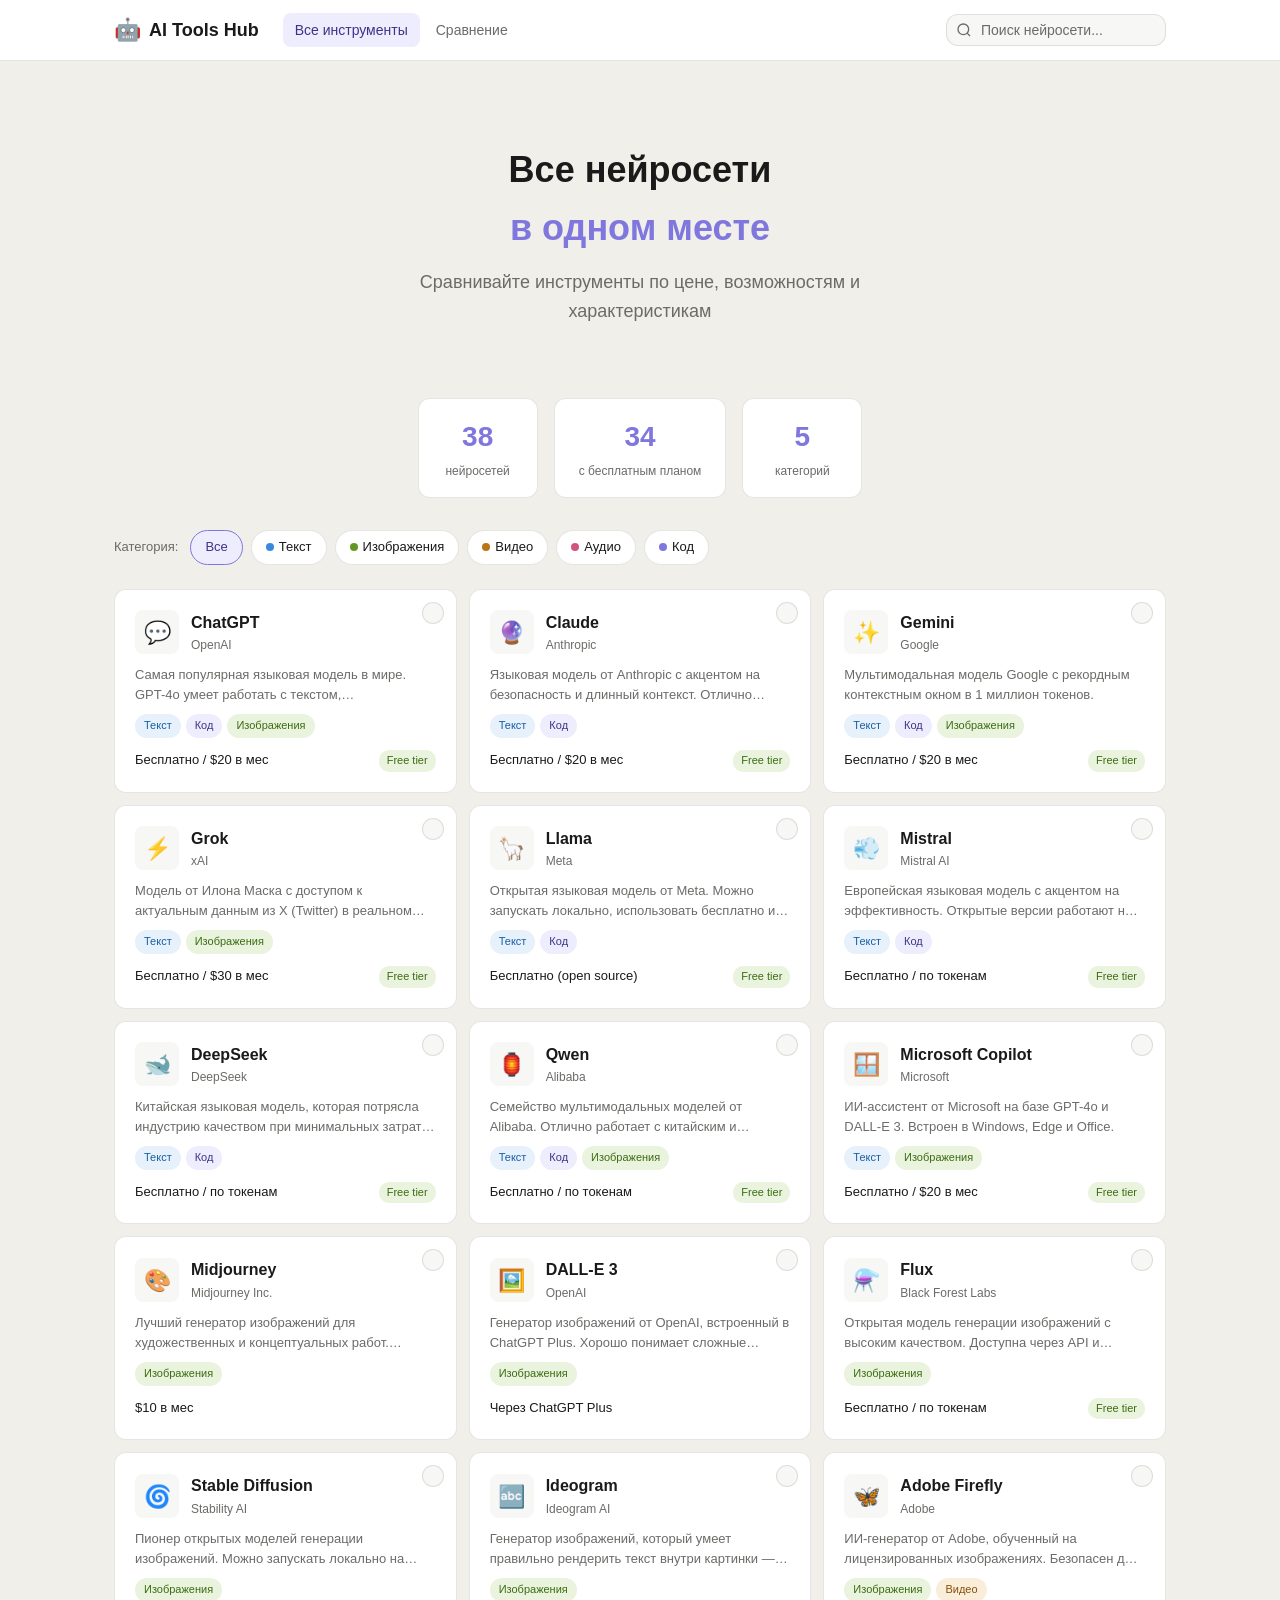
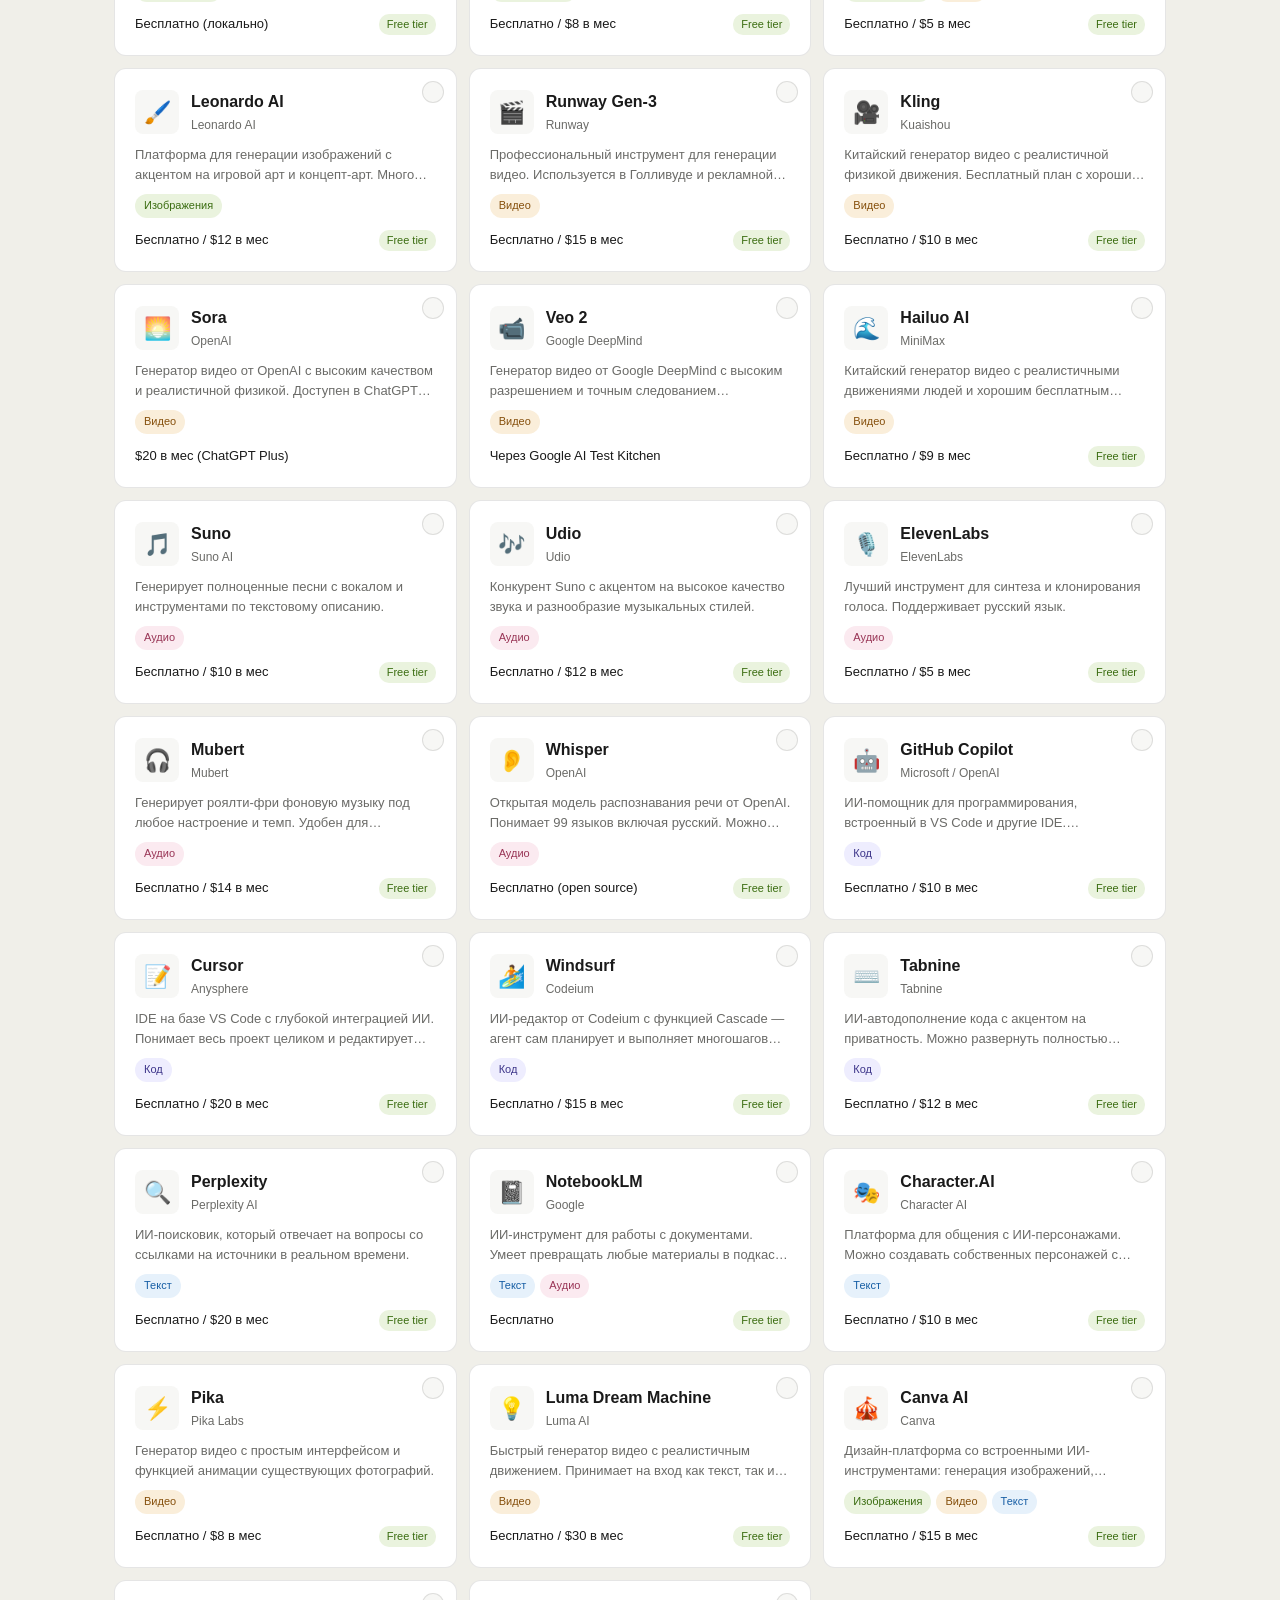
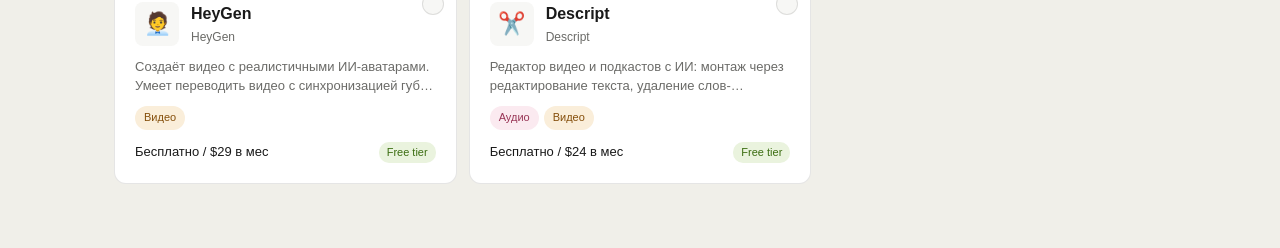
==== index.html @ dc9469e4 "initial: AI Tools Hub — 37 нейросетей с фильтрами и сравнением" ====
<!DOCTYPE html>
<html lang="ru">
<head>
  <meta charset="UTF-8">
  <meta name="viewport" content="width=device-width, initial-scale=1.0">
  <title>AI Tools Hub — сравнение нейросетей</title>
  <meta name="description" content="Сравниваем нейросети по цене, возможностям и характеристикам. Текст, изображения, видео, аудио, код.">
  <link rel="stylesheet" href="css/style.css">
  <link rel="icon" href="data:image/svg+xml,<svg xmlns='http://www.w3.org/2000/svg' viewBox='0 0 100 100'><text y='.9em' font-size='90'>🤖</text></svg>">
</head>
<body>

<header class="site-header">
  <div class="header-inner">
    <a href="/" class="logo"><span>🤖</span> AI Tools Hub</a>
    <nav class="nav">
      <a href="#" class="active">Все инструменты</a>
      <a href="#compare-section">Сравнение</a>
    </nav>
    <div class="header-spacer"></div>
    <div class="search-wrap">
      <svg width="16" height="16" fill="none" stroke="currentColor" stroke-width="2" viewBox="0 0 24 24">
        <circle cx="11" cy="11" r="8"/><path d="m21 21-4.35-4.35"/>
      </svg>
      <input class="search-input" id="search" type="search" placeholder="Поиск нейросети...">
    </div>
  </div>
</header>

<main class="page">

  <section class="hero">
    <h1>Все нейросети<br><span>в одном месте</span></h1>
    <p>Сравнивайте инструменты по цене, возможностям и характеристикам</p>
  </section>

  <div class="stats">
    <div class="stat-card">
      <div class="num" id="stat-total">—</div>
      <div class="label">нейросетей</div>
    </div>
    <div class="stat-card">
      <div class="num" id="stat-free">—</div>
      <div class="label">с бесплатным планом</div>
    </div>
    <div class="stat-card">
      <div class="num" id="stat-cats">—</div>
      <div class="label">категорий</div>
    </div>
  </div>

  <div class="filters-row">
    <span class="label">Категория:</span>
    <div class="chip active" data-filter="all">Все</div>
    <div class="chip" data-filter="text"><span class="dot" style="background:#378ADD"></span>Текст</div>
    <div class="chip" data-filter="image"><span class="dot" style="background:#639922"></span>Изображения</div>
    <div class="chip" data-filter="video"><span class="dot" style="background:#BA7517"></span>Видео</div>
    <div class="chip" data-filter="audio"><span class="dot" style="background:#D4537E"></span>Аудио</div>
    <div class="chip" data-filter="code"><span class="dot" style="background:#7F77DD"></span>Код</div>
  </div>

  <div class="tools-grid" id="tools-grid"></div>

  <!-- Compare sticky bar -->
  <div class="compare-bar" id="compare-bar">
    <div class="compare-bar-inner">
      <span class="label">Выбрано:</span>
      <div class="selected-items" id="selected-badges"></div>
      <button class="btn" id="btn-clear">Сбросить</button>
      <button class="btn btn-primary" id="btn-compare">Сравнить →</button>
    </div>
  </div>

  <!-- Compare table -->
  <section id="compare-section">
    <h2 class="section-title">📊 Сравнительная таблица</h2>
    <div class="compare-table-wrap">
      <table class="compare-table" id="compare-table"></table>
    </div>
  </section>

</main>

<!-- Toast notice -->
<div id="notice" style="position:fixed;bottom:2rem;left:50%;transform:translateX(-50%);background:#333;color:#fff;padding:10px 20px;border-radius:20px;font-size:14px;opacity:0;transition:opacity 0.3s;pointer-events:none;z-index:300"></div>

<script src="js/app.js"></script>
</body>
</html>
---- css/style.css ----
:root {
  --color-bg: #ffffff;
  --color-bg-secondary: #f7f7f5;
  --color-bg-tertiary: #f0efe9;
  --color-text: #1a1a1a;
  --color-text-muted: #6b6b68;
  --color-border: rgba(0,0,0,0.1);
  --color-border-hover: rgba(0,0,0,0.2);
  --color-accent: #7F77DD;
  --color-accent-bg: #EEEDFE;
  --color-accent-text: #3C3489;
  --radius-md: 8px;
  --radius-lg: 12px;
  --radius-xl: 16px;
}

@media (prefers-color-scheme: dark) {
  :root {
    --color-bg: #1a1a1a;
    --color-bg-secondary: #242424;
    --color-bg-tertiary: #2c2c2a;
    --color-text: #f0f0ef;
    --color-text-muted: #9a9a97;
    --color-border: rgba(255,255,255,0.1);
    --color-border-hover: rgba(255,255,255,0.2);
    --color-accent: #AFA9EC;
    --color-accent-bg: #26215C;
    --color-accent-text: #CECBF6;
  }
}

* { box-sizing: border-box; margin: 0; padding: 0; }

body {
  font-family: -apple-system, BlinkMacSystemFont, 'Segoe UI', Roboto, sans-serif;
  background: var(--color-bg-tertiary);
  color: var(--color-text);
  font-size: 16px;
  line-height: 1.6;
  min-height: 100vh;
}

a { color: inherit; text-decoration: none; }

/* Layout */
.site-header {
  background: var(--color-bg);
  border-bottom: 0.5px solid var(--color-border);
  position: sticky;
  top: 0;
  z-index: 100;
}

.header-inner {
  max-width: 1100px;
  margin: 0 auto;
  padding: 0 1.5rem;
  height: 60px;
  display: flex;
  align-items: center;
  gap: 1.5rem;
}

.logo {
  font-size: 18px;
  font-weight: 600;
  color: var(--color-text);
  display: flex;
  align-items: center;
  gap: 8px;
  white-space: nowrap;
}

.logo span { font-size: 22px; }

.nav { display: flex; gap: 4px; }

.nav a {
  font-size: 14px;
  padding: 6px 12px;
  border-radius: var(--radius-md);
  color: var(--color-text-muted);
  transition: all 0.15s;
}

.nav a:hover { background: var(--color-bg-secondary); color: var(--color-text); }
.nav a.active { background: var(--color-accent-bg); color: var(--color-accent-text); }

.header-spacer { flex: 1; }

.search-wrap {
  position: relative;
  display: flex;
  align-items: center;
}

.search-wrap svg {
  position: absolute;
  left: 10px;
  color: var(--color-text-muted);
  pointer-events: none;
}

.search-input {
  font-size: 14px;
  padding: 7px 12px 7px 34px;
  border: 0.5px solid var(--color-border);
  border-radius: var(--radius-lg);
  background: var(--color-bg-secondary);
  color: var(--color-text);
  width: 220px;
  outline: none;
  transition: border-color 0.15s, width 0.2s;
}

.search-input:focus { border-color: var(--color-accent); width: 280px; }
.search-input::placeholder { color: var(--color-text-muted); }

/* Page */
.page { max-width: 1100px; margin: 0 auto; padding: 2rem 1.5rem; }

/* Hero */
.hero {
  text-align: center;
  padding: 3rem 1rem 2.5rem;
}

.hero h1 { font-size: 36px; font-weight: 700; margin-bottom: 0.75rem; }
.hero h1 span { color: var(--color-accent); }
.hero p { font-size: 18px; color: var(--color-text-muted); max-width: 520px; margin: 0 auto; }

/* Stats */
.stats {
  display: flex;
  gap: 1rem;
  justify-content: center;
  margin: 2rem 0;
  flex-wrap: wrap;
}

.stat-card {
  background: var(--color-bg);
  border: 0.5px solid var(--color-border);
  border-radius: var(--radius-lg);
  padding: 1rem 1.5rem;
  text-align: center;
  min-width: 120px;
}

.stat-card .num { font-size: 28px; font-weight: 700; color: var(--color-accent); }
.stat-card .label { font-size: 12px; color: var(--color-text-muted); margin-top: 2px; }

/* Filters */
.filters-row {
  display: flex;
  align-items: center;
  gap: 8px;
  flex-wrap: wrap;
  margin-bottom: 1.5rem;
}

.filters-row .label {
  font-size: 13px;
  color: var(--color-text-muted);
  margin-right: 4px;
}

.chip {
  font-size: 13px;
  padding: 6px 14px;
  border-radius: 20px;
  border: 0.5px solid var(--color-border);
  background: var(--color-bg);
  color: var(--color-text);
  cursor: pointer;
  transition: all 0.15s;
  user-select: none;
  display: flex;
  align-items: center;
  gap: 5px;
}

.chip:hover:not(.active) { background: var(--color-bg-secondary); border-color: var(--color-border-hover); }
.chip.active { background: var(--color-accent-bg); color: var(--color-accent-text); border-color: var(--color-accent); }

.chip .dot {
  width: 8px; height: 8px;
  border-radius: 50%;
  display: inline-block;
}

/* Grid */
.tools-grid {
  display: grid;
  grid-template-columns: repeat(auto-fill, minmax(260px, 1fr));
  gap: 12px;
  margin-bottom: 2rem;
}

.tool-card {
  background: var(--color-bg);
  border: 0.5px solid var(--color-border);
  border-radius: var(--radius-lg);
  padding: 1.25rem;
  cursor: pointer;
  transition: border-color 0.15s, box-shadow 0.15s;
  display: flex;
  flex-direction: column;
  gap: 10px;
  position: relative;
}

.tool-card:hover { border-color: var(--color-border-hover); box-shadow: 0 2px 12px rgba(0,0,0,0.06); }
.tool-card.selected { border: 2px solid var(--color-accent); }

.tool-card .select-indicator {
  position: absolute;
  top: 12px;
  right: 12px;
  width: 22px;
  height: 22px;
  border-radius: 50%;
  border: 1.5px solid var(--color-border);
  display: flex;
  align-items: center;
  justify-content: center;
  font-size: 12px;
  transition: all 0.15s;
  background: var(--color-bg-secondary);
}

.tool-card.selected .select-indicator {
  background: var(--color-accent);
  border-color: var(--color-accent);
  color: #fff;
}

.tool-header { display: flex; align-items: center; gap: 12px; }

.tool-emoji {
  width: 44px; height: 44px;
  border-radius: var(--radius-md);
  background: var(--color-bg-secondary);
  display: flex; align-items: center; justify-content: center;
  font-size: 22px;
  flex-shrink: 0;
}

.tool-name { font-size: 16px; font-weight: 600; }
.tool-maker { font-size: 12px; color: var(--color-text-muted); margin-top: 1px; }

.tool-desc {
  font-size: 13px;
  color: var(--color-text-muted);
  line-height: 1.5;
  display: -webkit-box;
  -webkit-line-clamp: 2;
  -webkit-box-orient: vertical;
  overflow: hidden;
}

.tool-tags { display: flex; gap: 5px; flex-wrap: wrap; }

.tag {
  font-size: 11px;
  padding: 3px 9px;
  border-radius: 12px;
  font-weight: 500;
}

.tag-text    { background: #E6F1FB; color: #185FA5; }
.tag-image   { background: #EAF3DE; color: #3B6D11; }
.tag-video   { background: #FAEEDA; color: #854F0B; }
.tag-audio   { background: #FBEAF0; color: #993556; }
.tag-code    { background: #EEEDFE; color: #3C3489; }

@media (prefers-color-scheme: dark) {
  .tag-text    { background: #042C53; color: #85B7EB; }
  .tag-image   { background: #173404; color: #97C459; }
  .tag-video   { background: #412402; color: #EF9F27; }
  .tag-audio   { background: #4B1528; color: #ED93B1; }
  .tag-code    { background: #26215C; color: #AFA9EC; }
}

.tool-footer {
  display: flex;
  align-items: center;
  justify-content: space-between;
  margin-top: 2px;
}

.price { font-size: 13px; font-weight: 500; }
.free-badge {
  font-size: 11px;
  padding: 2px 8px;
  border-radius: 10px;
  background: #EAF3DE;
  color: #3B6D11;
}
@media (prefers-color-scheme: dark) {
  .free-badge { background: #173404; color: #97C459; }
}

.visit-link {
  font-size: 12px;
  color: var(--color-accent);
  opacity: 0;
  transition: opacity 0.15s;
}
.tool-card:hover .visit-link { opacity: 1; }

/* Compare bar */
.compare-bar {
  position: sticky;
  bottom: 1.5rem;
  z-index: 50;
  display: none;
}

.compare-bar-inner {
  background: var(--color-bg);
  border: 0.5px solid var(--color-border);
  border-radius: var(--radius-xl);
  padding: 1rem 1.5rem;
  display: flex;
  align-items: center;
  gap: 12px;
  flex-wrap: wrap;
  box-shadow: 0 4px 24px rgba(0,0,0,0.12);
  max-width: 800px;
  margin: 0 auto;
}

.compare-bar-inner .label { font-size: 14px; color: var(--color-text-muted); white-space: nowrap; }

.selected-items { display: flex; gap: 6px; flex-wrap: wrap; flex: 1; }

.sel-badge {
  background: var(--color-accent-bg);
  color: var(--color-accent-text);
  border: 0.5px solid var(--color-accent);
  border-radius: 20px;
  padding: 4px 10px;
  font-size: 13px;
  display: flex; align-items: center; gap: 6px;
}

.sel-badge .rm { cursor: pointer; opacity: 0.6; font-size: 16px; }
.sel-badge .rm:hover { opacity: 1; }

.btn {
  font-size: 14px;
  padding: 8px 18px;
  border-radius: var(--radius-lg);
  border: 0.5px solid var(--color-border);
  background: var(--color-bg-secondary);
  color: var(--color-text);
  cursor: pointer;
  transition: all 0.15s;
  white-space: nowrap;
}

.btn:hover { background: var(--color-bg-tertiary); border-color: var(--color-border-hover); }

.btn-primary {
  background: var(--color-accent);
  color: #fff;
  border-color: var(--color-accent);
}
.btn-primary:hover { opacity: 0.9; }

/* Compare table section */
#compare-section {
  display: none;
  margin-top: 3rem;
}

.section-title {
  font-size: 22px;
  font-weight: 600;
  margin-bottom: 1.5rem;
  display: flex;
  align-items: center;
  gap: 10px;
}

.compare-table-wrap { overflow-x: auto; }

.compare-table {
  width: 100%;
  border-collapse: collapse;
  font-size: 14px;
  min-width: 500px;
}

.compare-table th {
  text-align: left;
  padding: 12px 16px;
  background: var(--color-bg);
  border-bottom: 1px solid var(--color-border);
  font-weight: 600;
  font-size: 15px;
  white-space: nowrap;
}

.compare-table th:first-child { color: var(--color-text-muted); font-weight: 400; font-size: 13px; }

.compare-table td {
  padding: 12px 16px;
  border-bottom: 0.5px solid var(--color-border);
  vertical-align: middle;
}

.compare-table tr:last-child td { border-bottom: none; }
.compare-table td:first-child { color: var(--color-text-muted); font-size: 13px; font-weight: 500; }

.compare-table tr:hover td { background: var(--color-bg-secondary); }

.yes { color: #3B6D11; font-weight: 500; }
.no  { color: #A32D2D; }
.part { color: #854F0B; }

@media (prefers-color-scheme: dark) {
  .yes { color: #97C459; }
  .no  { color: #F09595; }
  .part { color: #EF9F27; }
}

/* Modal / detail */
.modal-overlay {
  display: none;
  position: fixed;
  inset: 0;
  background: rgba(0,0,0,0.4);
  z-index: 200;
  align-items: center;
  justify-content: center;
  padding: 1rem;
}

.modal-overlay.open { display: flex; }

.modal {
  background: var(--color-bg);
  border-radius: var(--radius-xl);
  padding: 2rem;
  max-width: 520px;
  width: 100%;
  position: relative;
}

.modal-close {
  position: absolute;
  top: 1rem; right: 1rem;
  width: 32px; height: 32px;
  border-radius: 50%;
  border: 0.5px solid var(--color-border);
  background: var(--color-bg-secondary);
  cursor: pointer;
  display: flex; align-items: center; justify-content: center;
  font-size: 18px;
  color: var(--color-text-muted);
  transition: all 0.15s;
}

.modal-close:hover { background: var(--color-bg-tertiary); color: var(--color-text); }

.modal-emoji { font-size: 40px; margin-bottom: 1rem; }
.modal h2 { font-size: 22px; font-weight: 600; margin-bottom: 4px; }
.modal .modal-maker { font-size: 14px; color: var(--color-text-muted); margin-bottom: 1rem; }
.modal .modal-desc { font-size: 15px; line-height: 1.6; margin-bottom: 1.5rem; color: var(--color-text); }

.modal-props {
  display: grid;
  grid-template-columns: 1fr 1fr;
  gap: 8px;
  margin-bottom: 1.5rem;
}

.modal-prop {
  background: var(--color-bg-secondary);
  border-radius: var(--radius-md);
  padding: 10px 12px;
}

.modal-prop .prop-label { font-size: 11px; color: var(--color-text-muted); margin-bottom: 2px; }
.modal-prop .prop-val { font-size: 14px; font-weight: 500; }

.modal-footer { display: flex; gap: 8px; }

/* Empty state */
.empty {
  text-align: center;
  padding: 4rem 1rem;
  color: var(--color-text-muted);
}
.empty .emoji { font-size: 48px; margin-bottom: 1rem; }
.empty p { font-size: 16px; }

/* Responsive */
@media (max-width: 600px) {
  .hero h1 { font-size: 26px; }
  .hero p { font-size: 15px; }
  .header-inner { gap: 0.75rem; }
  .nav { display: none; }
  .search-input { width: 160px; }
  .search-input:focus { width: 180px; }
}
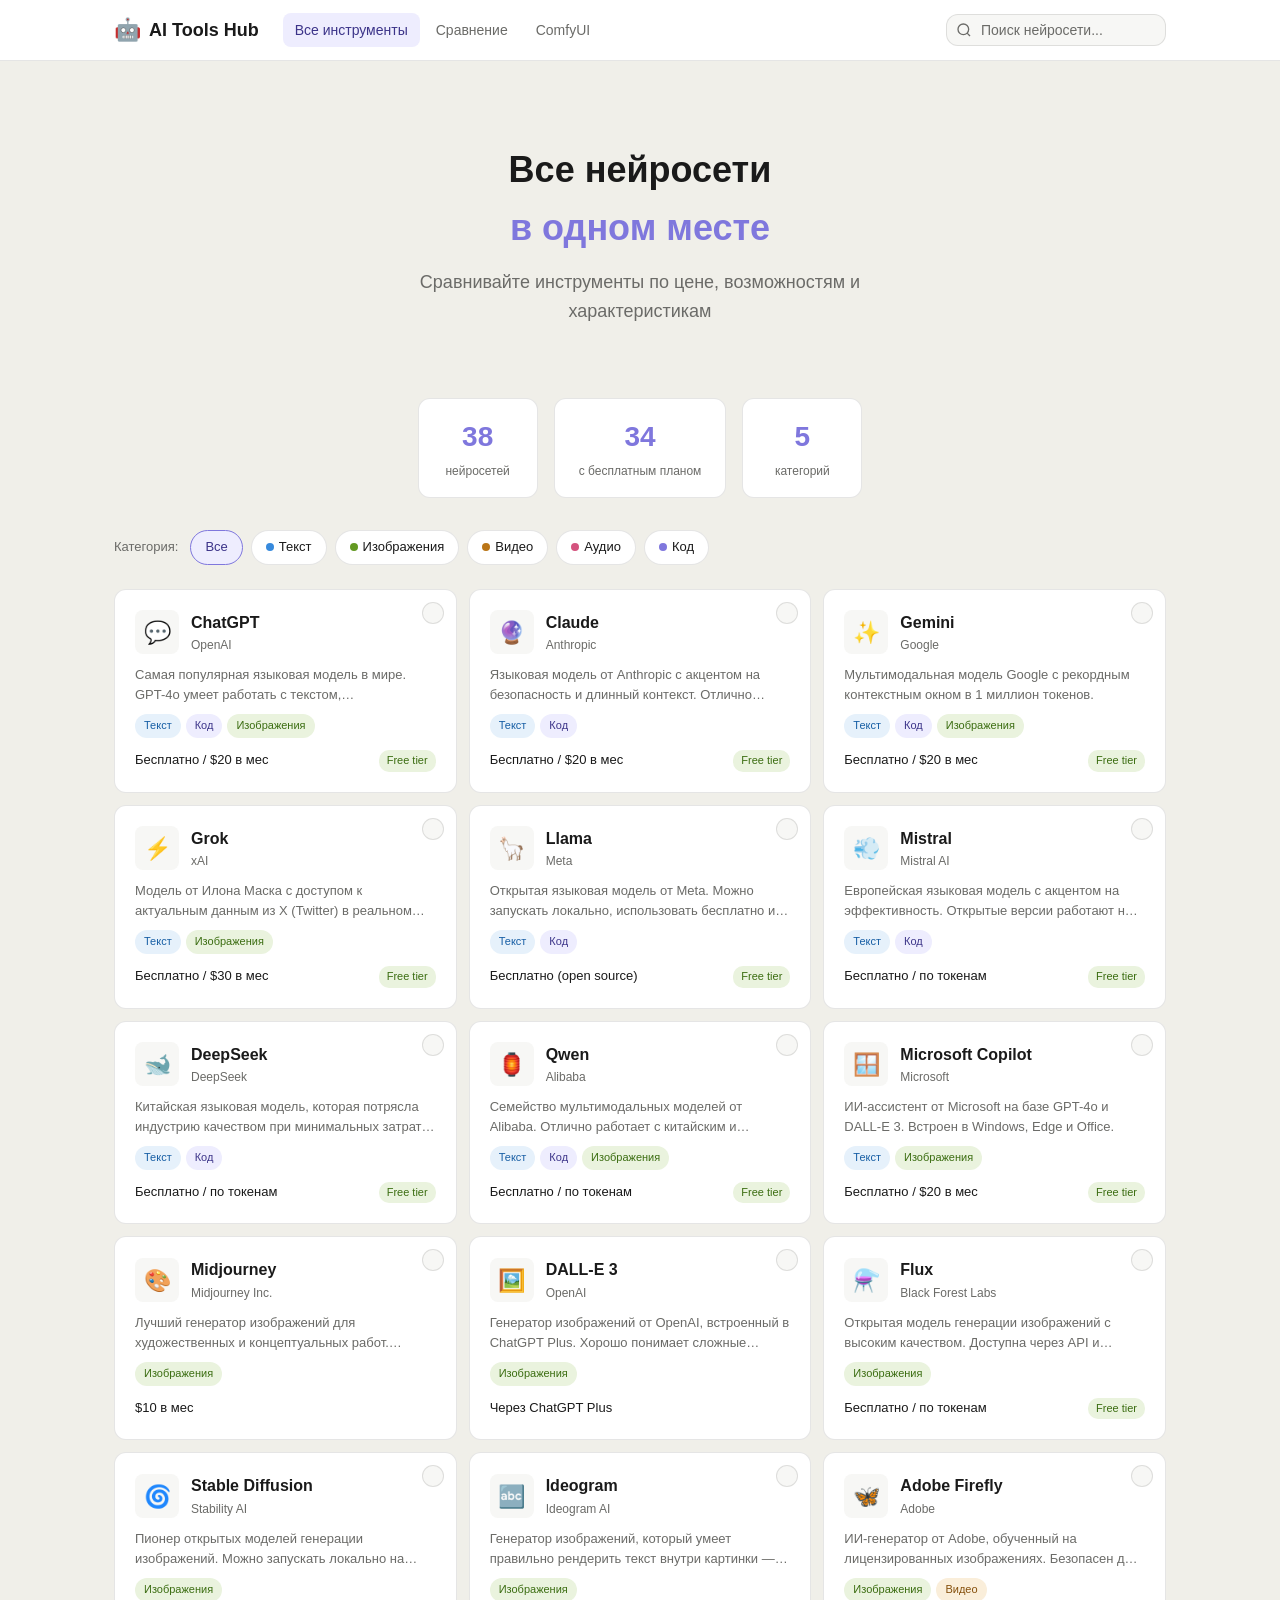
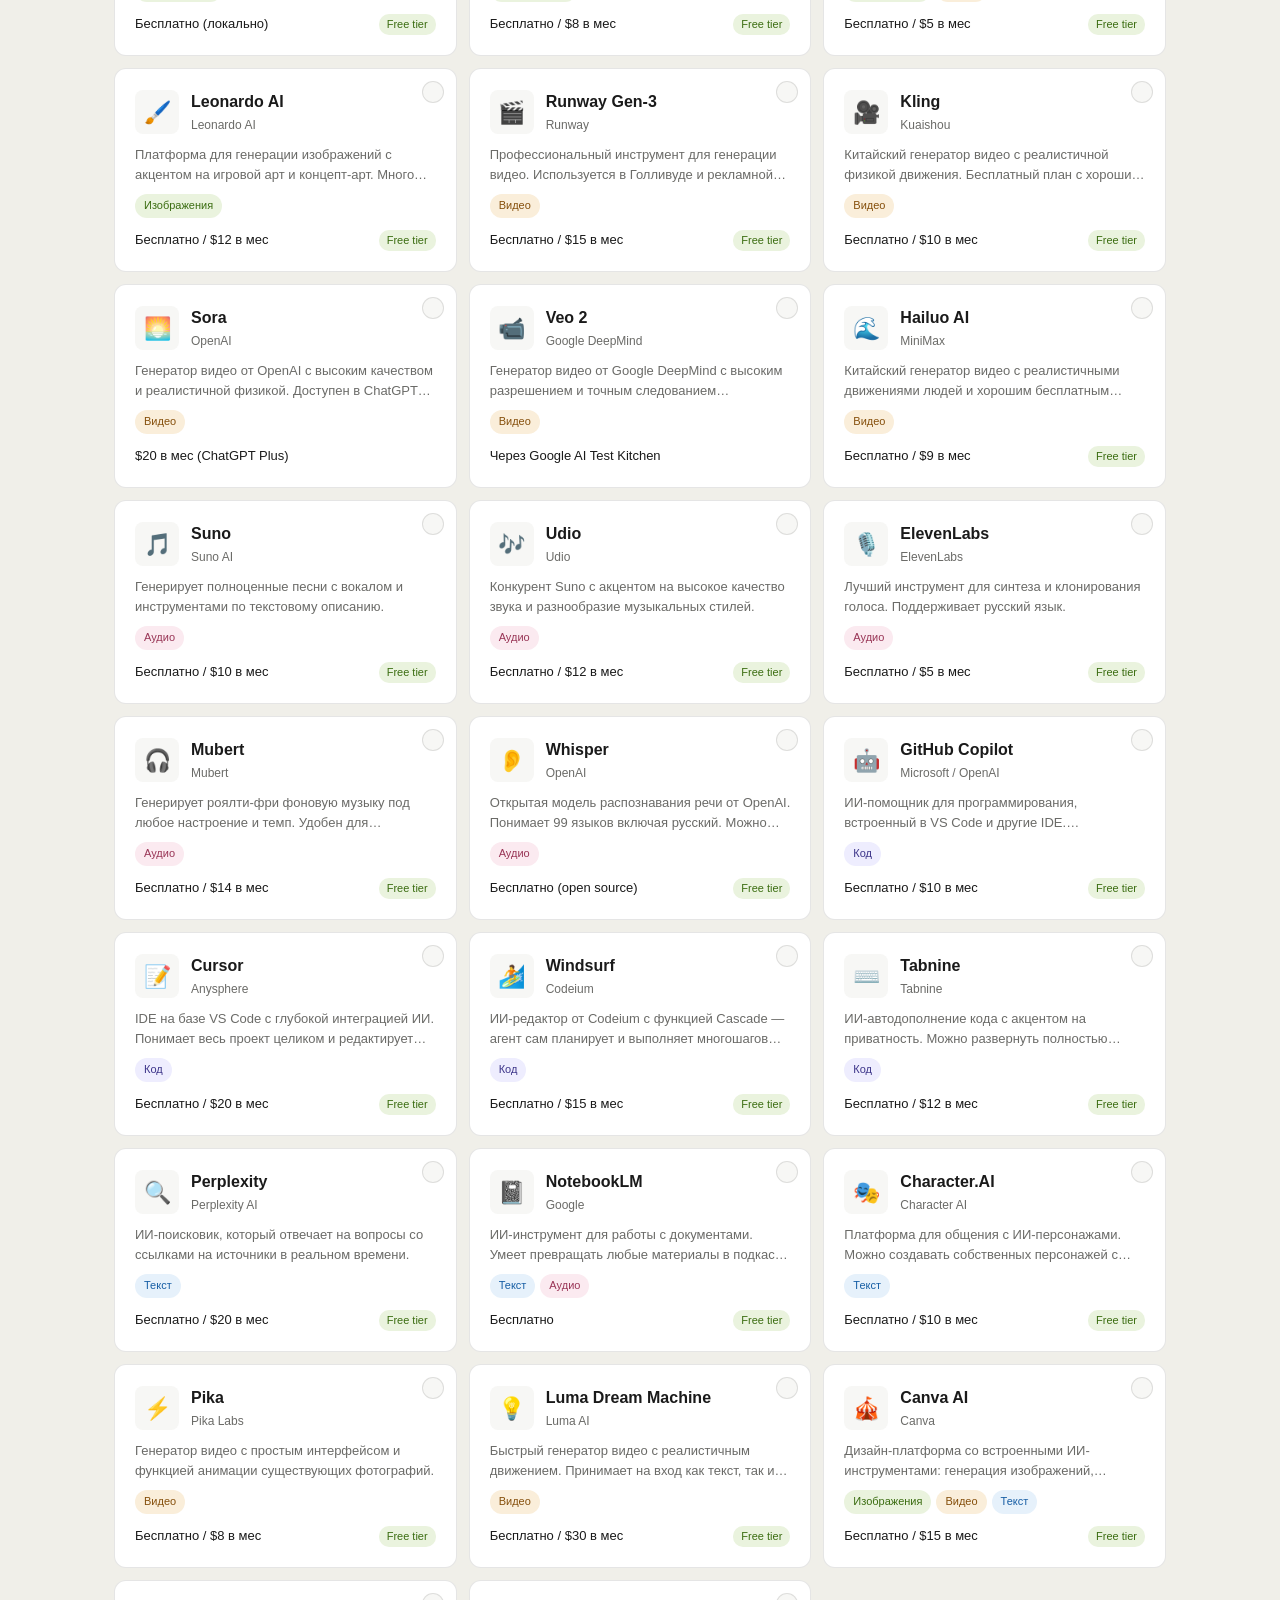
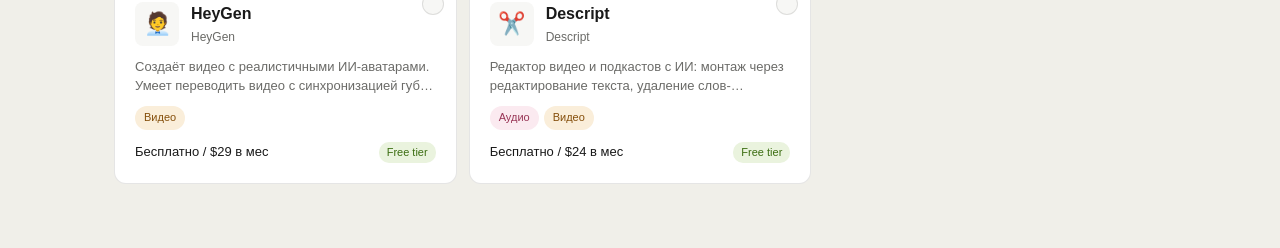
==== commit 02f5a72b: "feat: ComfyUI guide — установка, 22 ноды с описанием, воркфлоу, кастомные ноды" ====
--- a/index.html
+++ b/index.html
@@ -14,8 +14,9 @@
   <div class="header-inner">
     <a href="/" class="logo"><span>🤖</span> AI Tools Hub</a>
     <nav class="nav">
-      <a href="#" class="active">Все инструменты</a>
+      <a href="/" class="active">Все инструменты</a>
       <a href="#compare-section">Сравнение</a>
+      <a href="/comfyui.html">ComfyUI</a>
     </nav>
     <div class="header-spacer"></div>
     <div class="search-wrap">
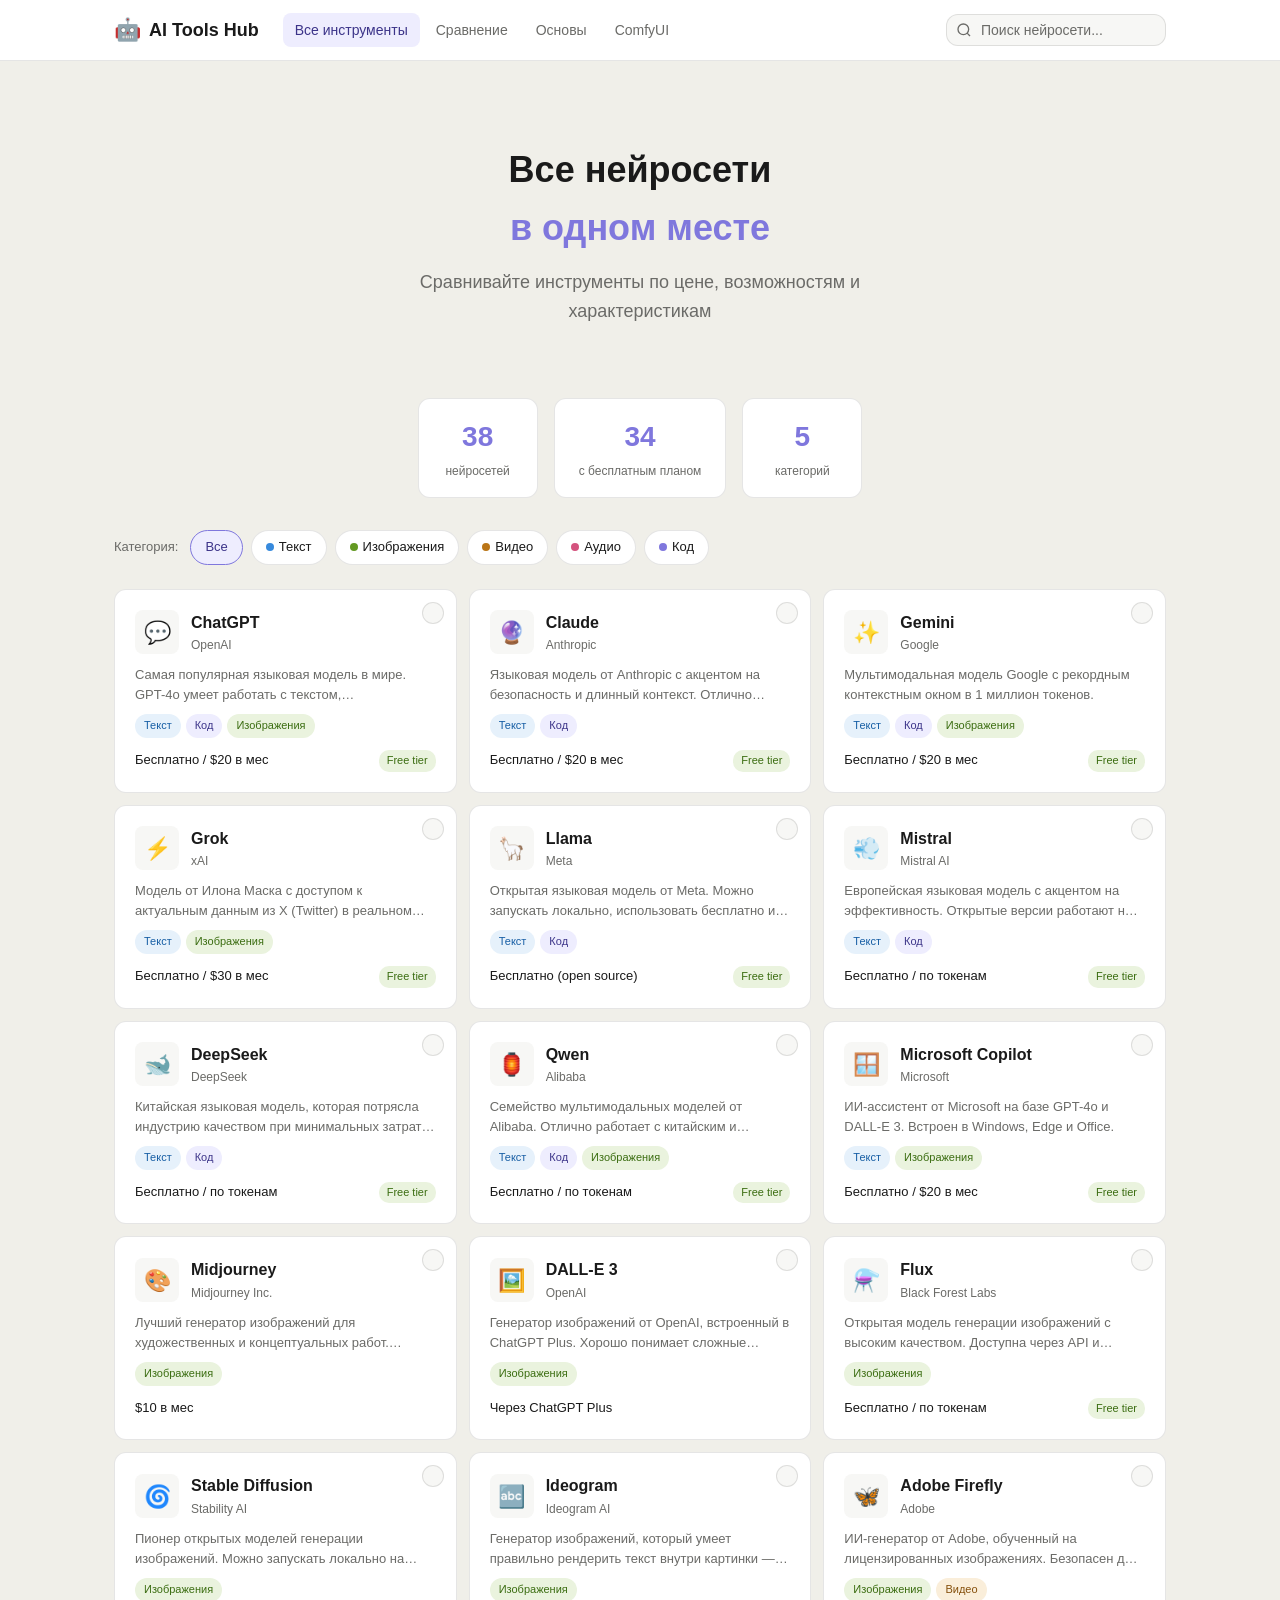
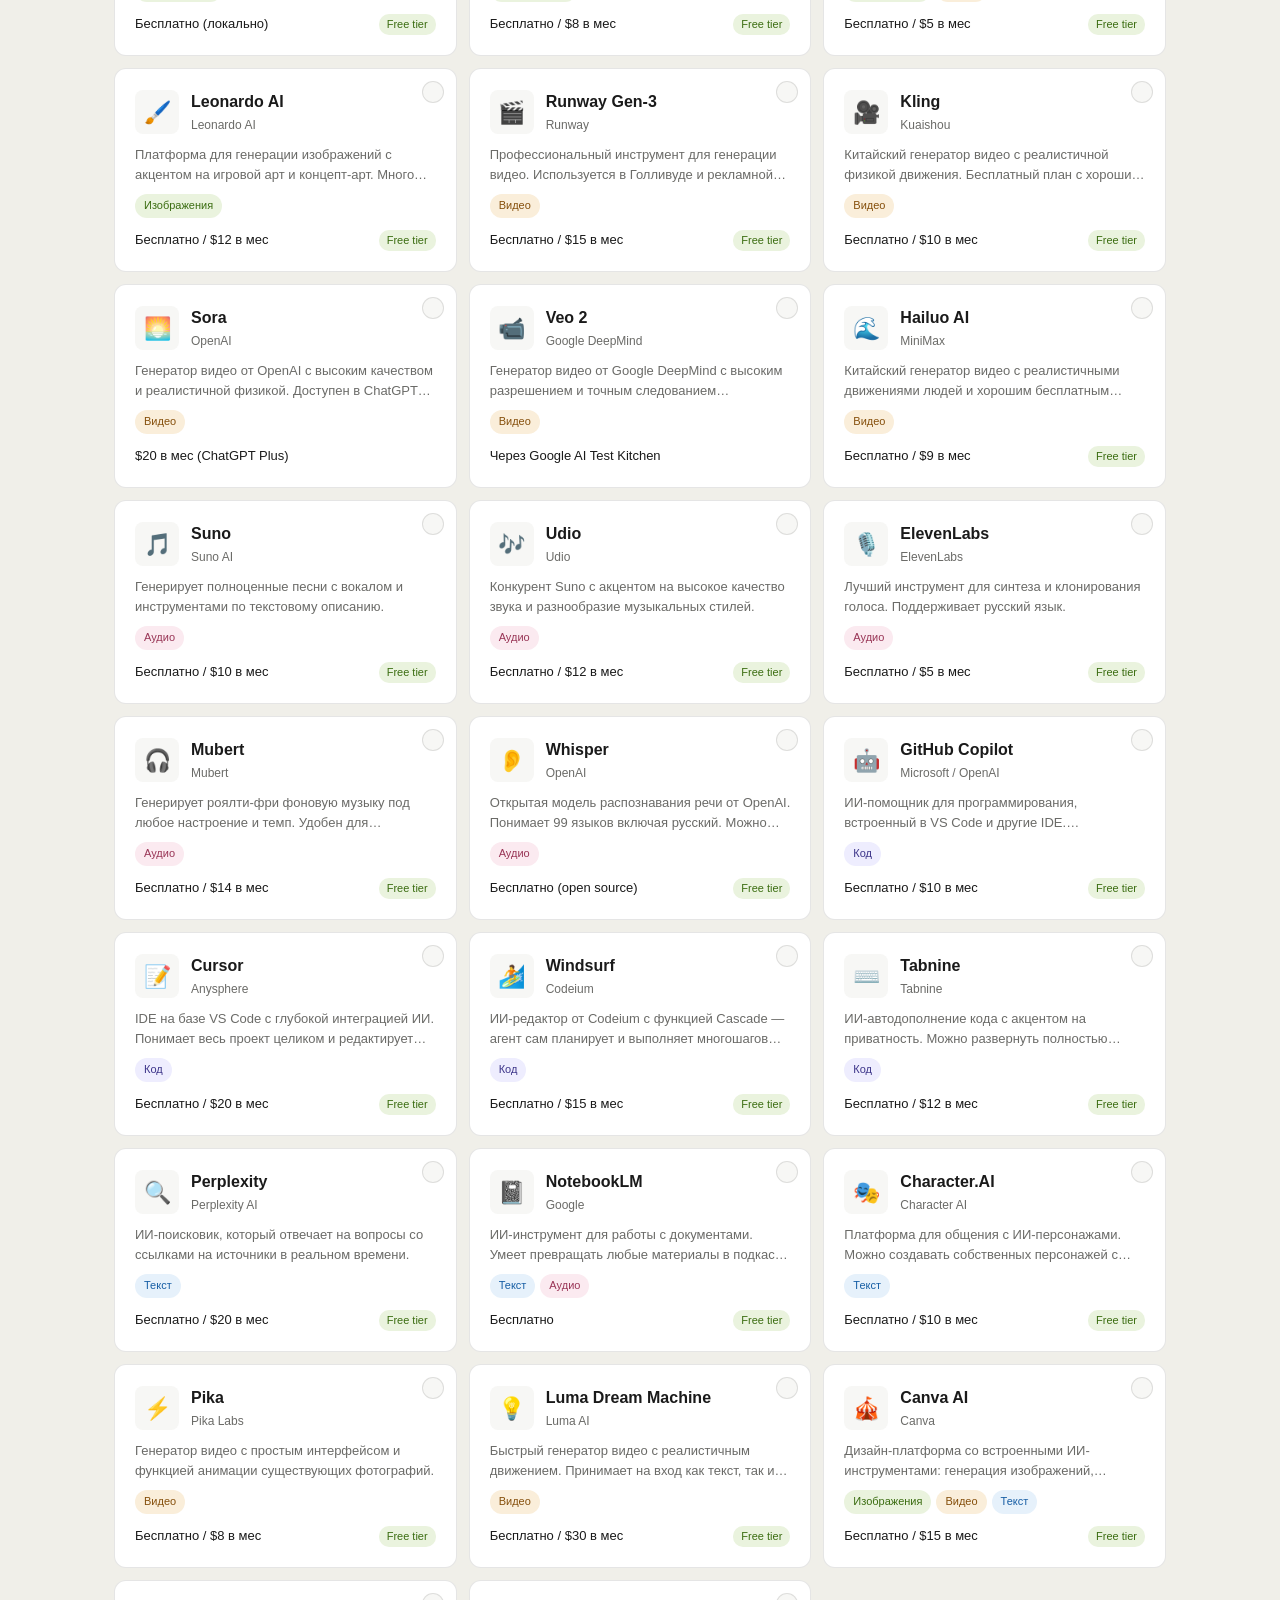
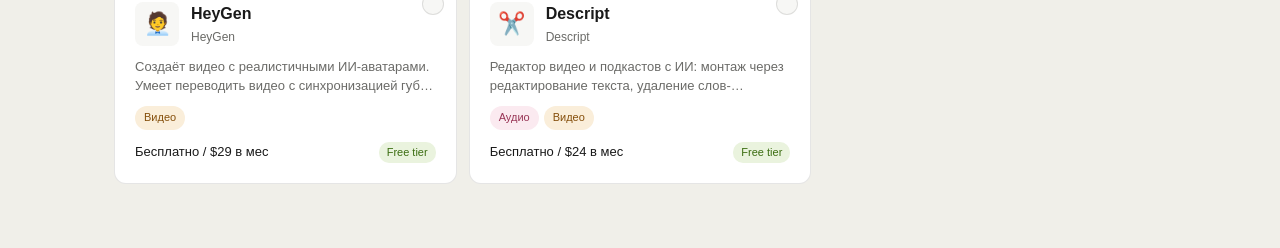
==== commit 37b0d973: "feat: раздел Основы нейросетей — история, токены, как работает, перспективы" ====
--- a/index.html
+++ b/index.html
@@ -14,9 +14,10 @@
   <div class="header-inner">
     <a href="/" class="logo"><span>🤖</span> AI Tools Hub</a>
     <nav class="nav">
-      <a href="/" class="active">Все инструменты</a>
+      <a href="index.html" class="active">Все инструменты</a>
       <a href="#compare-section">Сравнение</a>
-      <a href="/comfyui.html">ComfyUI</a>
+      <a href="basics.html">Основы</a>
+      <a href="comfyui.html">ComfyUI</a>
     </nav>
     <div class="header-spacer"></div>
     <div class="search-wrap">
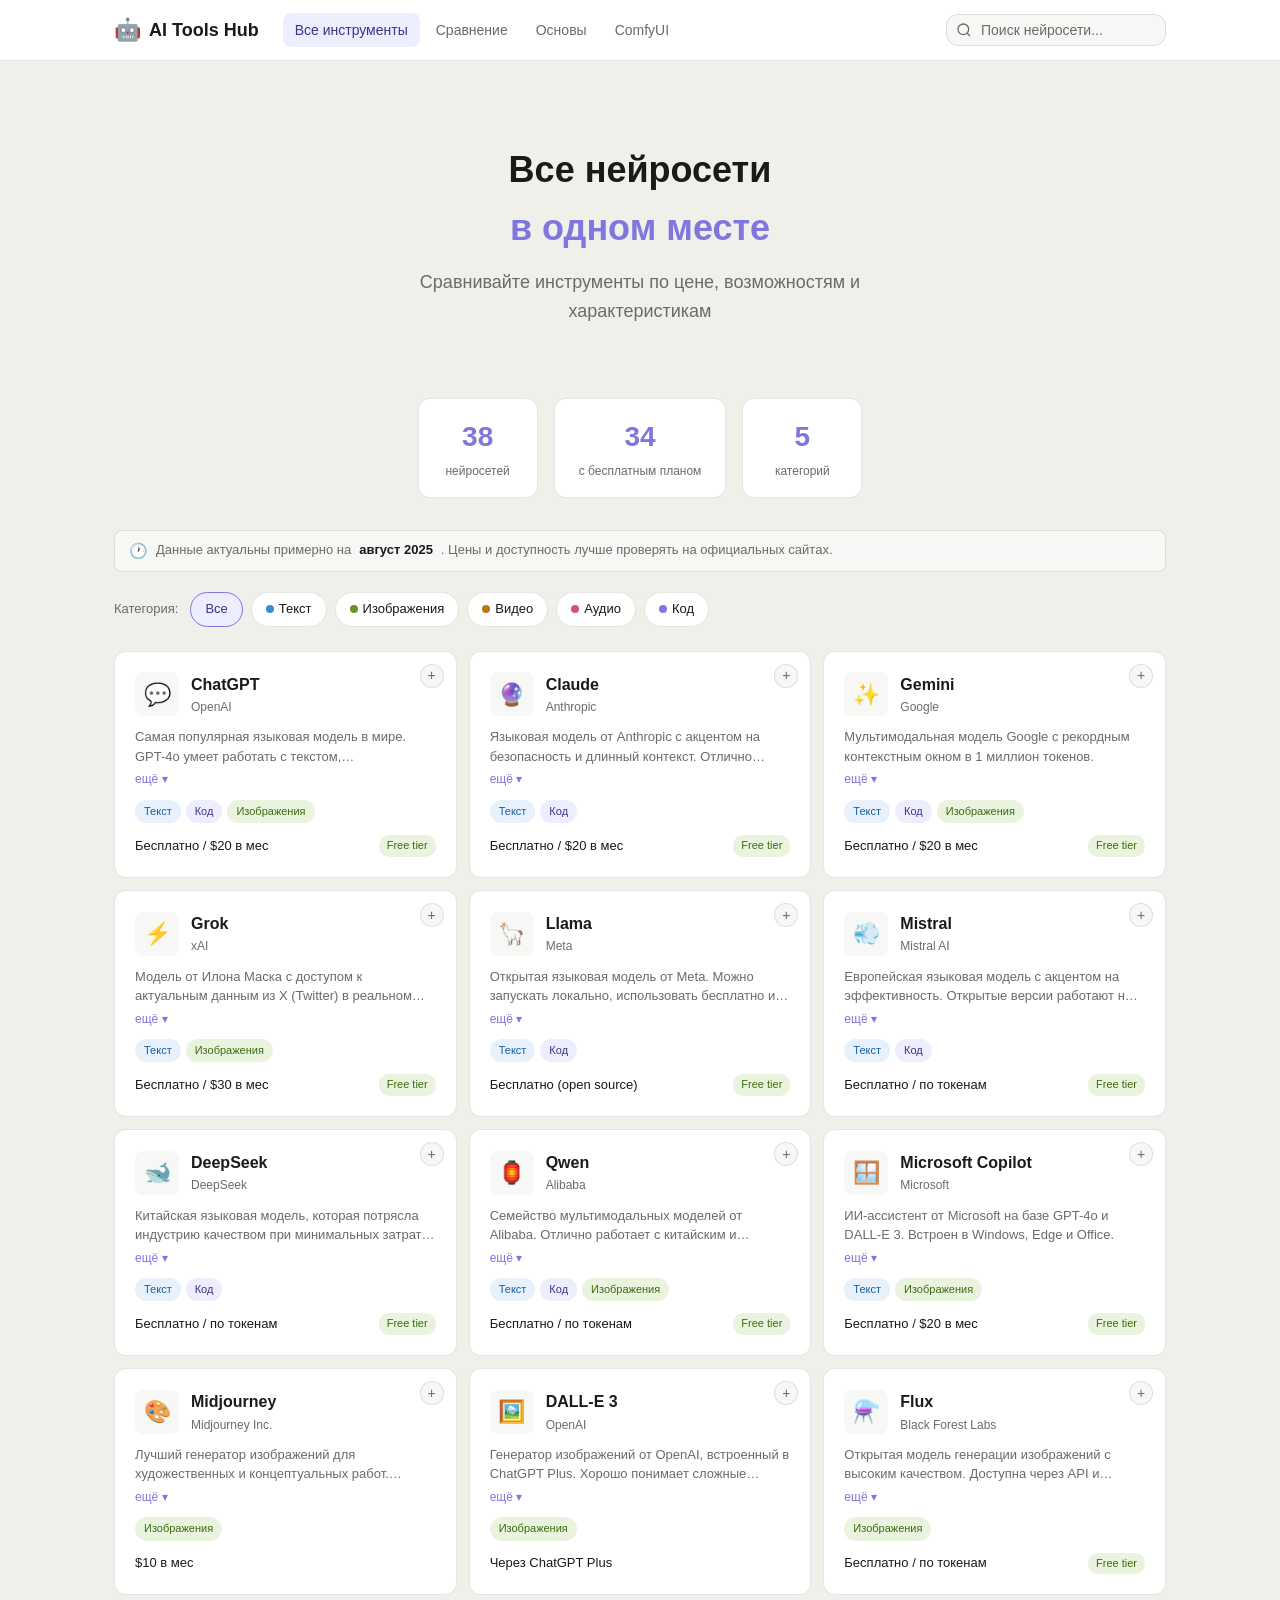
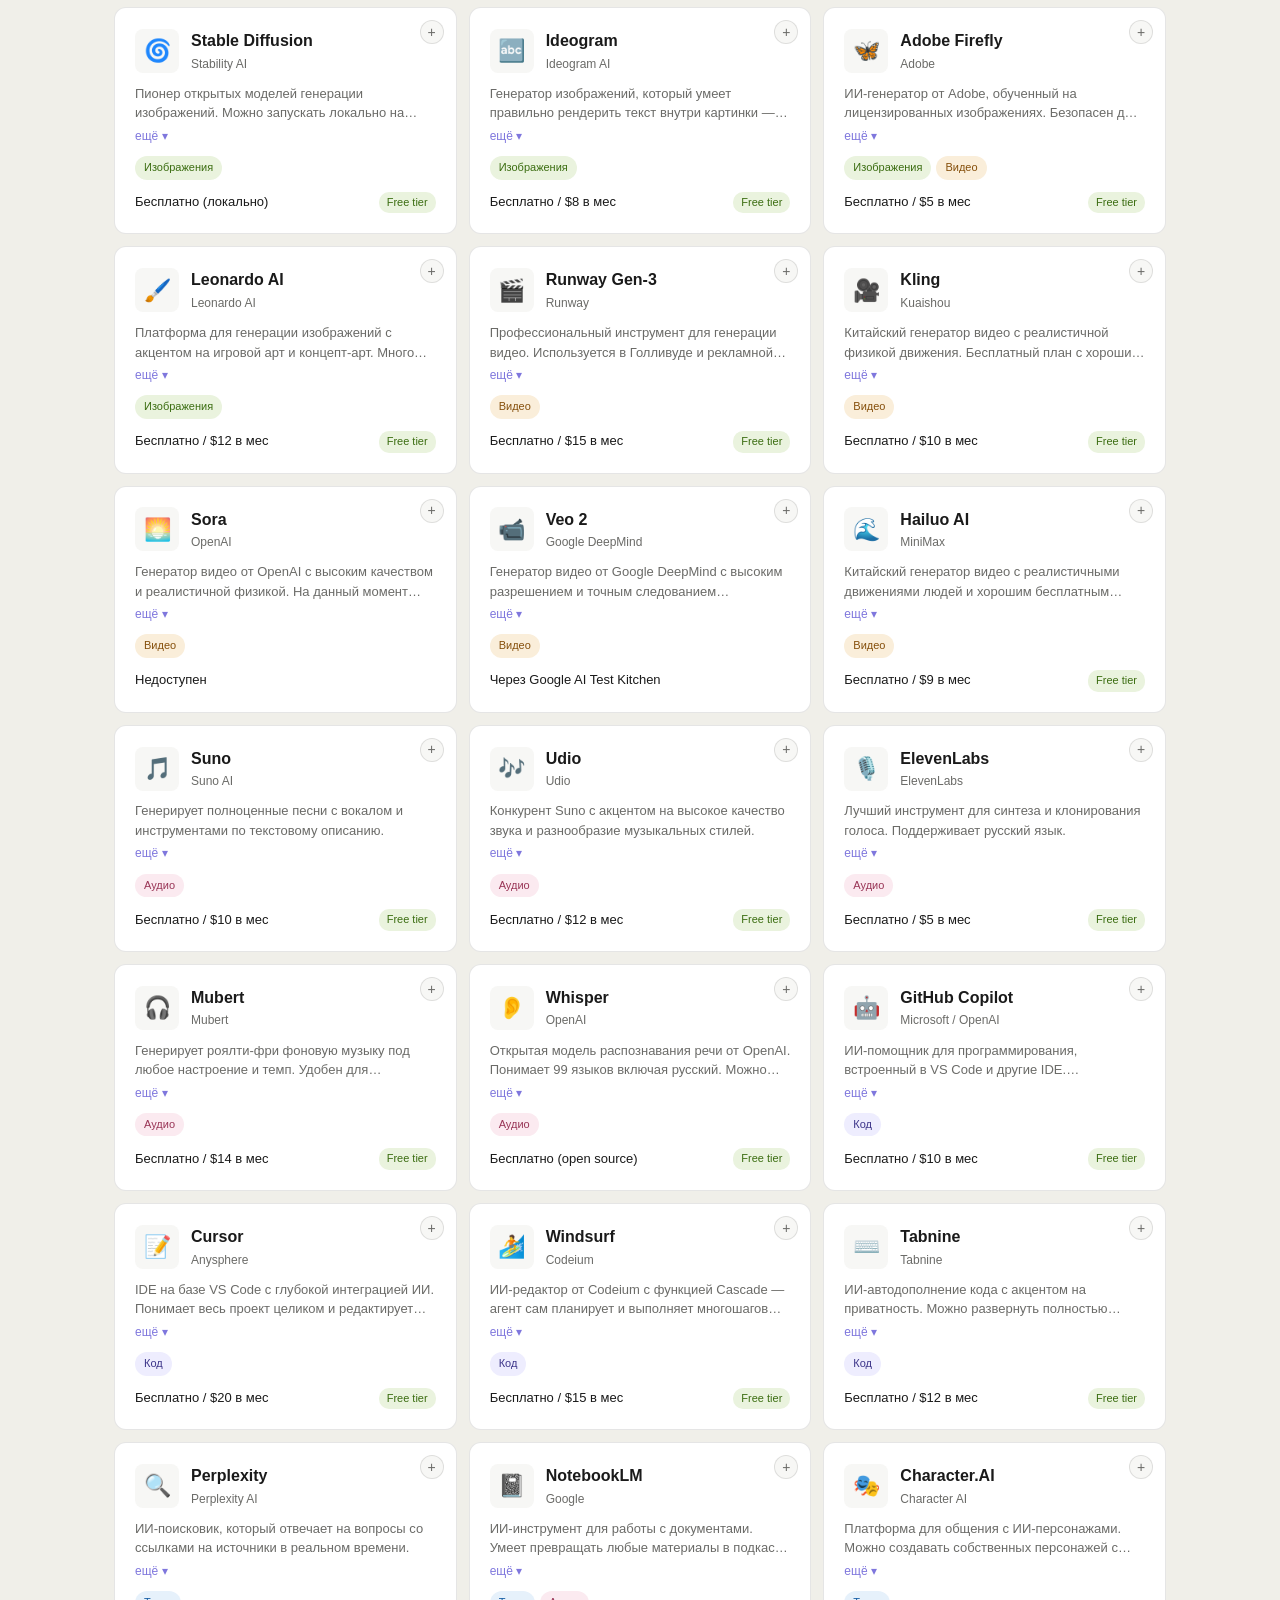
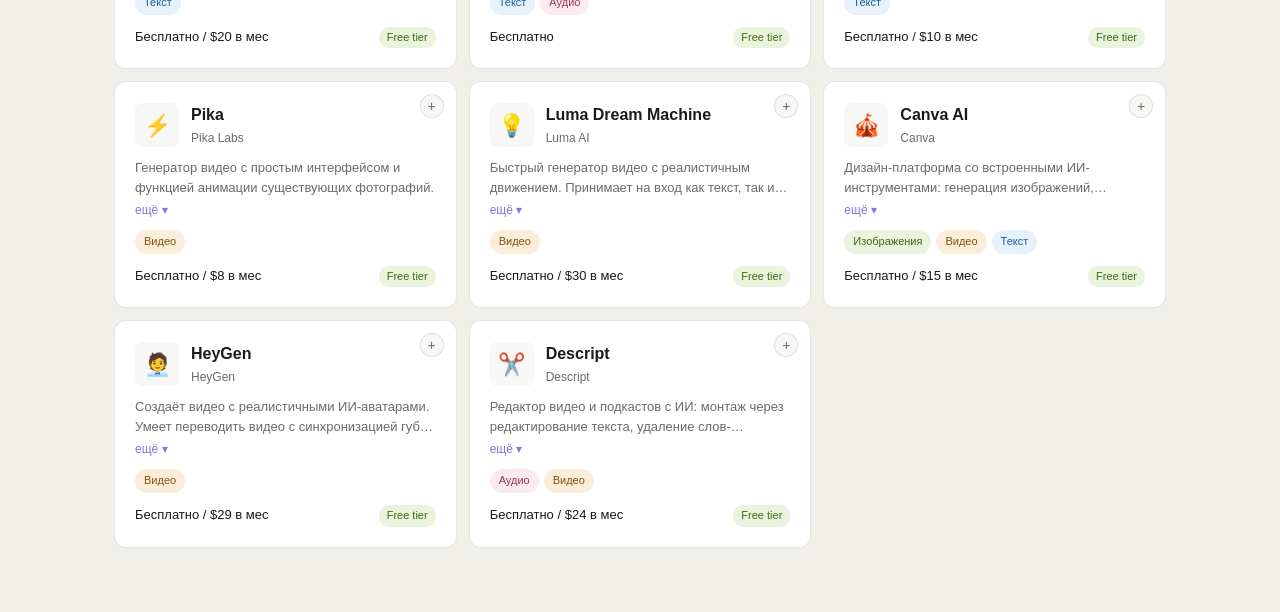
==== commit 7bc52b58: "fix: раскрывающиеся описания карточек, плашка актуальности данных" ====
--- a/index.html
+++ b/index.html
@@ -51,6 +51,11 @@
     </div>
   </div>
 
+  <div class="freshness-note">
+    <span class="freshness-icon">🕐</span>
+    Данные актуальны примерно на <strong>август 2025</strong>. Цены и доступность лучше проверять на официальных сайтах.
+  </div>
+
   <div class="filters-row">
     <span class="label">Категория:</span>
     <div class="chip active" data-filter="all">Все</div>
--- a/css/style.css
+++ b/css/style.css
@@ -150,6 +150,23 @@
 .stat-card .num { font-size: 28px; font-weight: 700; color: var(--color-accent); }
 .stat-card .label { font-size: 12px; color: var(--color-text-muted); margin-top: 2px; }
 
+/* Freshness note */
+.freshness-note {
+  font-size: 13px;
+  color: var(--color-text-muted);
+  background: var(--color-bg-secondary);
+  border: 0.5px solid var(--color-border);
+  border-radius: var(--radius-md);
+  padding: 8px 14px;
+  margin-bottom: 1.25rem;
+  display: flex;
+  align-items: center;
+  gap: 8px;
+}
+
+.freshness-icon { font-size: 15px; flex-shrink: 0; }
+.freshness-note strong { color: var(--color-text); }
+
 /* Filters */
 .filters-row {
   display: flex;
@@ -217,22 +234,33 @@
   position: absolute;
   top: 12px;
   right: 12px;
-  width: 22px;
-  height: 22px;
+  width: 24px;
+  height: 24px;
   border-radius: 50%;
   border: 1.5px solid var(--color-border);
   display: flex;
   align-items: center;
   justify-content: center;
-  font-size: 12px;
+  font-size: 14px;
+  font-weight: 500;
   transition: all 0.15s;
   background: var(--color-bg-secondary);
+  color: var(--color-text-muted);
+  cursor: pointer;
+  z-index: 2;
+}
+
+.tool-card .select-indicator:hover {
+  border-color: var(--color-accent);
+  color: var(--color-accent);
+  background: var(--color-accent-bg);
 }
 
 .tool-card.selected .select-indicator {
   background: var(--color-accent);
   border-color: var(--color-accent);
   color: #fff;
+  font-size: 12px;
 }
 
 .tool-header { display: flex; align-items: center; gap: 12px; }
@@ -248,6 +276,8 @@
 
 .tool-name { font-size: 16px; font-weight: 600; }
 .tool-maker { font-size: 12px; color: var(--color-text-muted); margin-top: 1px; }
+
+.tool-card-body { cursor: pointer; flex: 1; display: flex; flex-direction: column; gap: 10px; }
 
 .tool-desc {
   font-size: 13px;
@@ -258,6 +288,22 @@
   -webkit-box-orient: vertical;
   overflow: hidden;
 }
+
+.tool-desc.expanded {
+  display: block;
+  -webkit-line-clamp: unset;
+  overflow: visible;
+}
+
+.desc-more {
+  font-size: 12px;
+  color: var(--color-accent);
+  cursor: pointer;
+  margin-top: -6px;
+  display: block;
+}
+
+.desc-more.expanded { color: var(--color-text-muted); }
 
 .tool-tags { display: flex; gap: 5px; flex-wrap: wrap; }
 
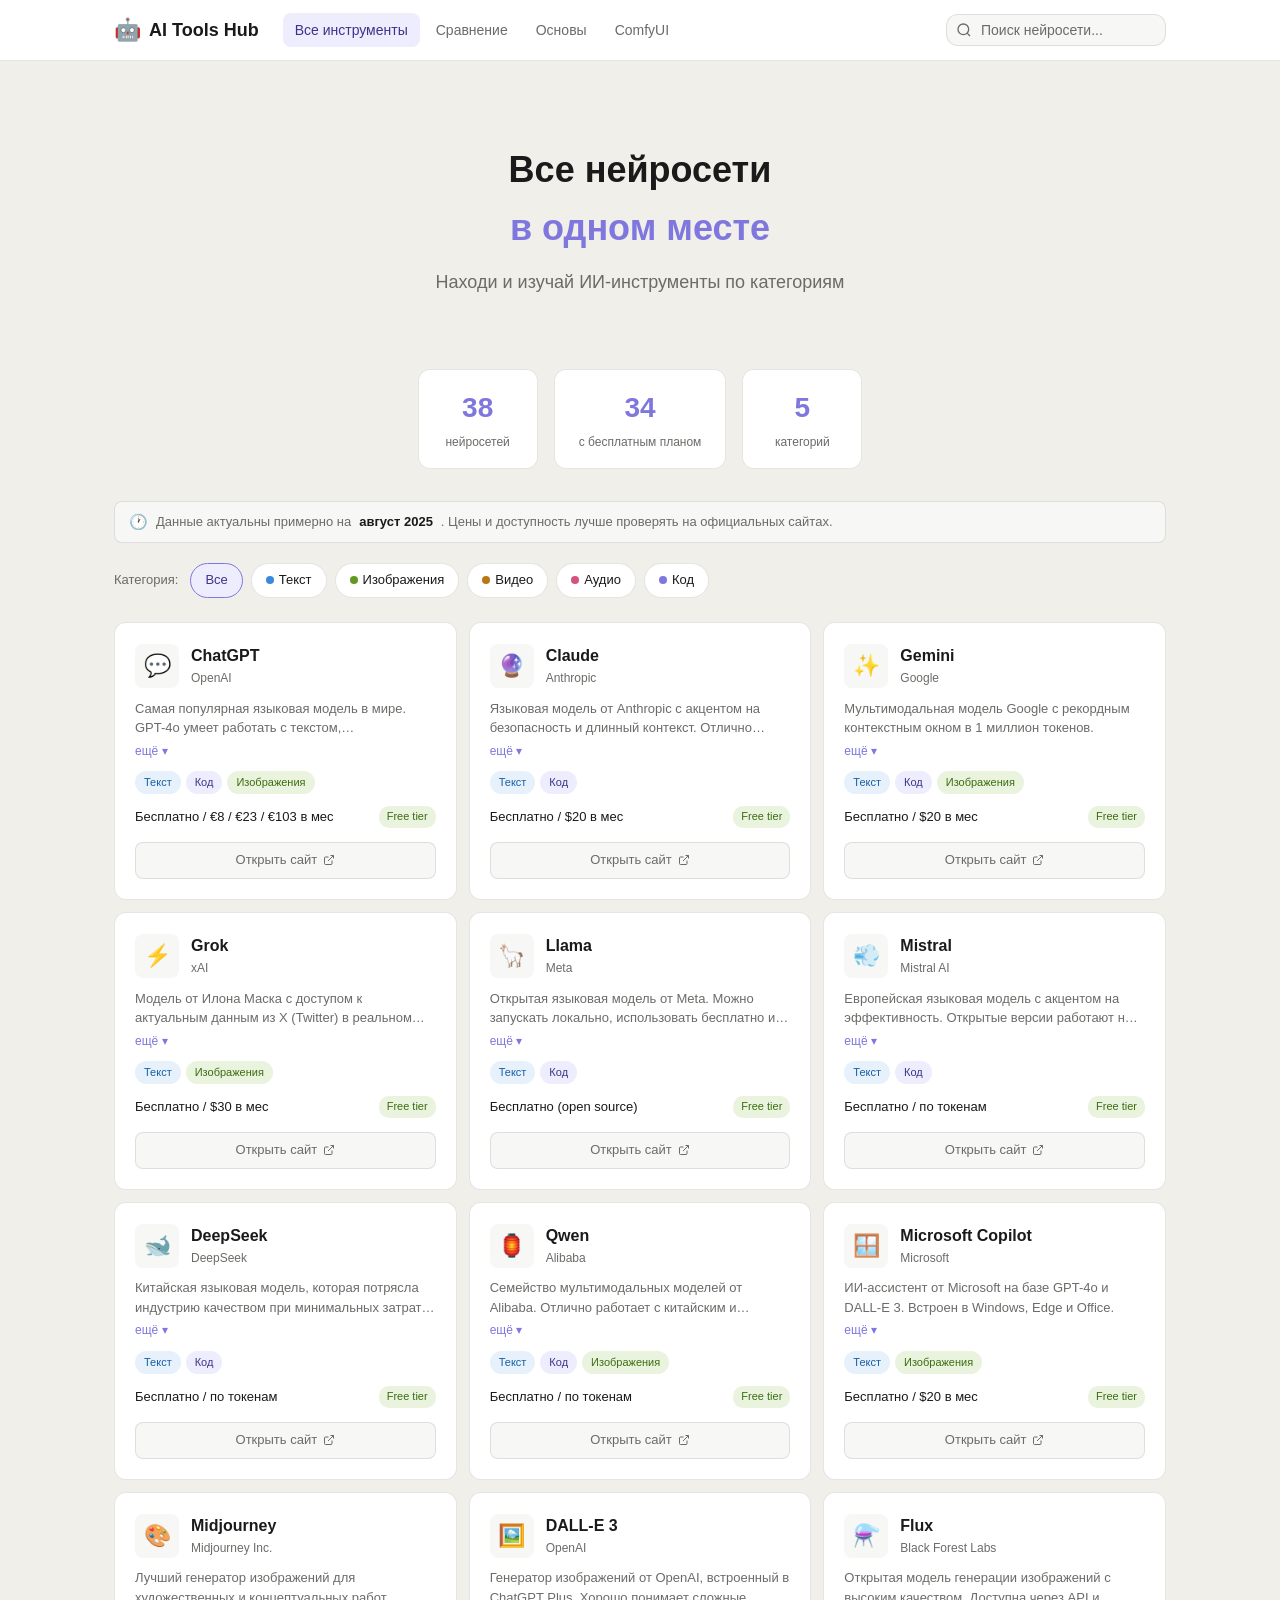
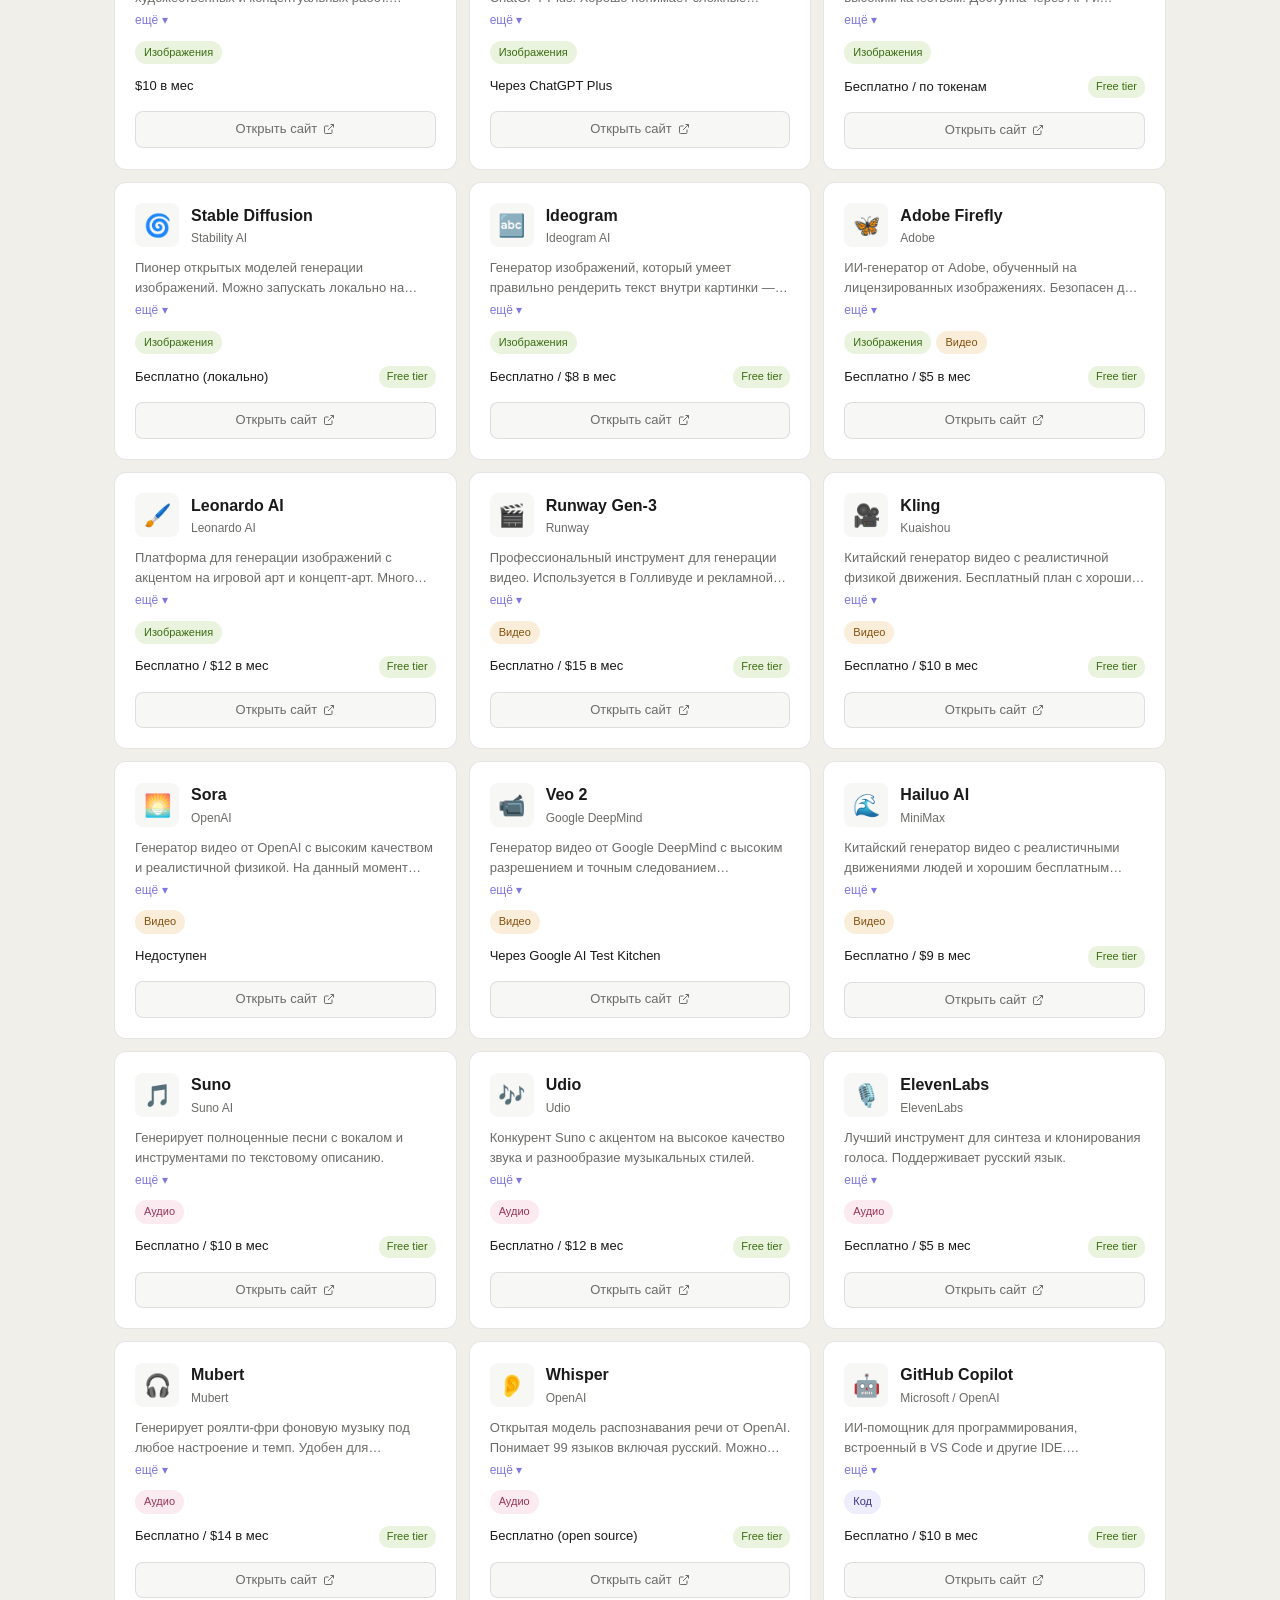
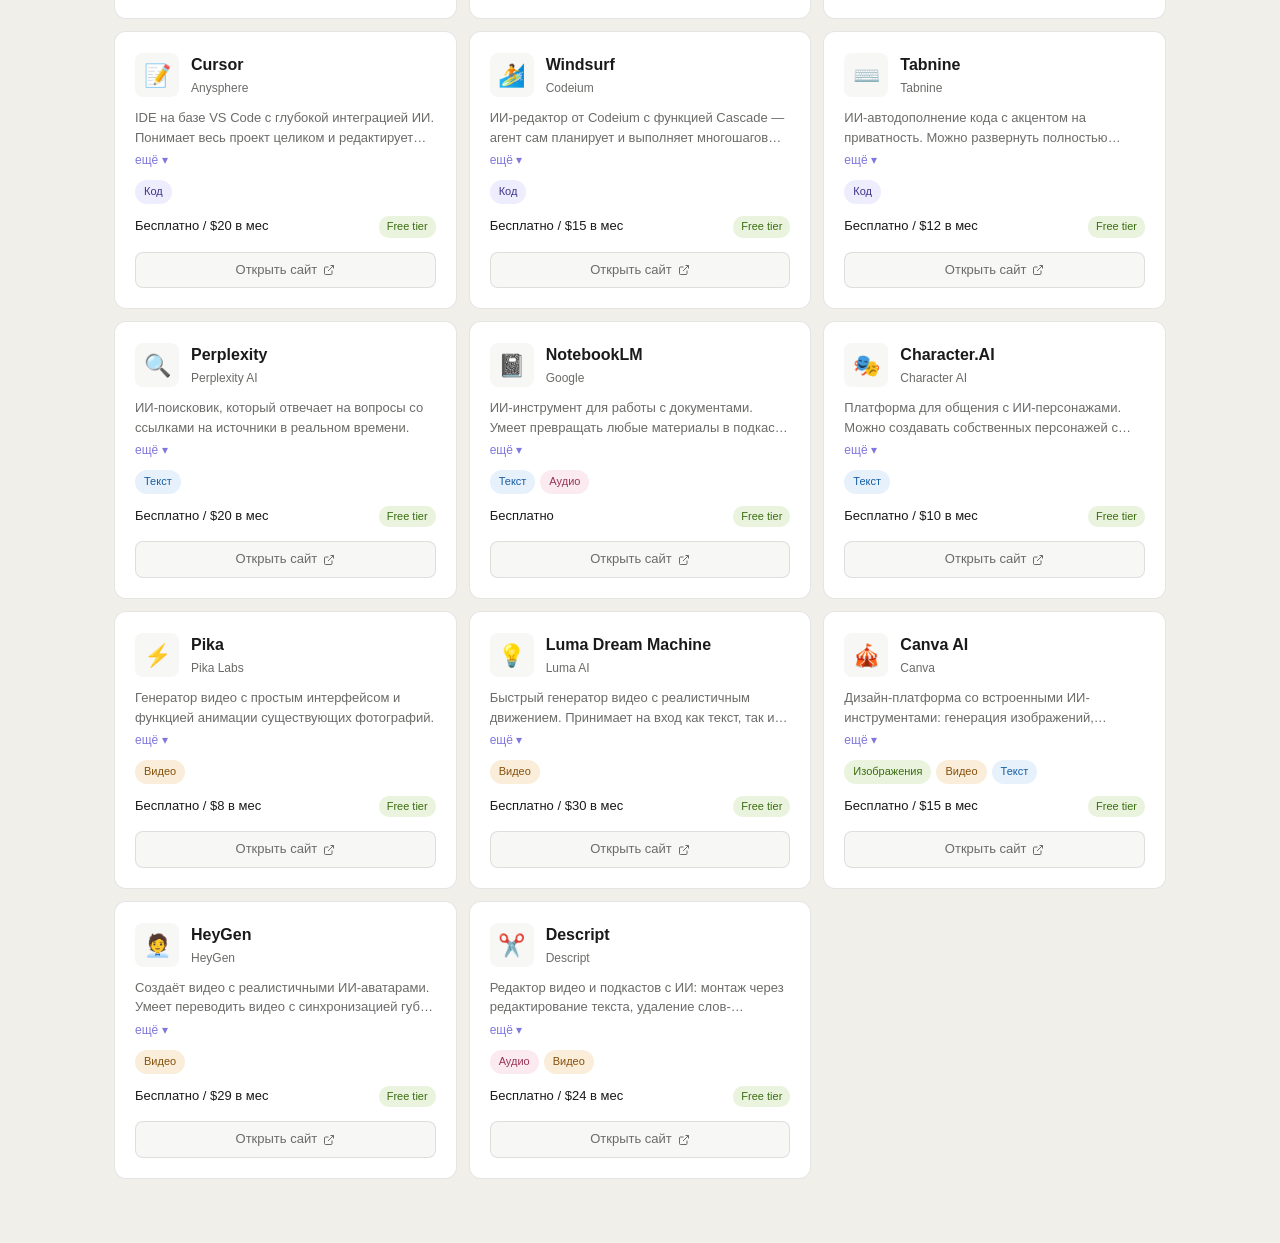
==== commit 3a374aa9: "refactor: сравнение вынесено на отдельную страницу, кнопка-ссылка на карточках" ====
--- a/index.html
+++ b/index.html
@@ -3,8 +3,8 @@
 <head>
   <meta charset="UTF-8">
   <meta name="viewport" content="width=device-width, initial-scale=1.0">
-  <title>AI Tools Hub — сравнение нейросетей</title>
-  <meta name="description" content="Сравниваем нейросети по цене, возможностям и характеристикам. Текст, изображения, видео, аудио, код.">
+  <title>AI Tools Hub — все нейросети в одном месте</title>
+  <meta name="description" content="Каталог нейросетей с фильтрами по категориям. Текст, изображения, видео, аудио, код.">
   <link rel="stylesheet" href="css/style.css">
   <link rel="icon" href="data:image/svg+xml,<svg xmlns='http://www.w3.org/2000/svg' viewBox='0 0 100 100'><text y='.9em' font-size='90'>🤖</text></svg>">
 </head>
@@ -12,10 +12,10 @@
 
 <header class="site-header">
   <div class="header-inner">
-    <a href="/" class="logo"><span>🤖</span> AI Tools Hub</a>
+    <a href="index.html" class="logo"><span>🤖</span> AI Tools Hub</a>
     <nav class="nav">
       <a href="index.html" class="active">Все инструменты</a>
-      <a href="#compare-section">Сравнение</a>
+      <a href="compare.html">Сравнение</a>
       <a href="basics.html">Основы</a>
       <a href="comfyui.html">ComfyUI</a>
     </nav>
@@ -33,7 +33,7 @@
 
   <section class="hero">
     <h1>Все нейросети<br><span>в одном месте</span></h1>
-    <p>Сравнивайте инструменты по цене, возможностям и характеристикам</p>
+    <p>Находи и изучай ИИ-инструменты по категориям</p>
   </section>
 
   <div class="stats">
@@ -68,28 +68,7 @@
 
   <div class="tools-grid" id="tools-grid"></div>
 
-  <!-- Compare sticky bar -->
-  <div class="compare-bar" id="compare-bar">
-    <div class="compare-bar-inner">
-      <span class="label">Выбрано:</span>
-      <div class="selected-items" id="selected-badges"></div>
-      <button class="btn" id="btn-clear">Сбросить</button>
-      <button class="btn btn-primary" id="btn-compare">Сравнить →</button>
-    </div>
-  </div>
-
-  <!-- Compare table -->
-  <section id="compare-section">
-    <h2 class="section-title">📊 Сравнительная таблица</h2>
-    <div class="compare-table-wrap">
-      <table class="compare-table" id="compare-table"></table>
-    </div>
-  </section>
-
 </main>
-
-<!-- Toast notice -->
-<div id="notice" style="position:fixed;bottom:2rem;left:50%;transform:translateX(-50%);background:#333;color:#fff;padding:10px 20px;border-radius:20px;font-size:14px;opacity:0;transition:opacity 0.3s;pointer-events:none;z-index:300"></div>
 
 <script src="js/app.js"></script>
 </body>
--- a/css/style.css
+++ b/css/style.css
@@ -347,13 +347,26 @@
   .free-badge { background: #173404; color: #97C459; }
 }
 
-.visit-link {
-  font-size: 12px;
-  color: var(--color-accent);
-  opacity: 0;
-  transition: opacity 0.15s;
-}
-.tool-card:hover .visit-link { opacity: 1; }
+.tool-visit-btn {
+  display: flex;
+  align-items: center;
+  justify-content: center;
+  gap: 6px;
+  font-size: 13px;
+  padding: 7px 12px;
+  border-radius: var(--radius-md);
+  border: 0.5px solid var(--color-border);
+  background: var(--color-bg-secondary);
+  color: var(--color-text-muted);
+  transition: all 0.15s;
+  margin-top: 4px;
+  text-decoration: none;
+}
+.tool-visit-btn:hover {
+  background: var(--color-accent-bg);
+  border-color: var(--color-accent);
+  color: var(--color-accent-text);
+}
 
 /* Compare bar */
 .compare-bar {
@@ -462,6 +475,24 @@
 
 .compare-table tr:hover td { background: var(--color-bg-secondary); }
 
+.plan-badge {
+  display: inline-flex;
+  align-items: center;
+  gap: 4px;
+  font-size: 12px;
+  background: var(--color-bg-secondary);
+  border: 0.5px solid var(--color-border);
+  border-radius: 8px;
+  padding: 3px 8px;
+  margin: 2px 3px 2px 0;
+  white-space: nowrap;
+}
+
+.plan-price {
+  font-weight: 600;
+  color: var(--color-accent-text);
+}
+
 .yes { color: #3B6D11; font-weight: 500; }
 .no  { color: #A32D2D; }
 .part { color: #854F0B; }
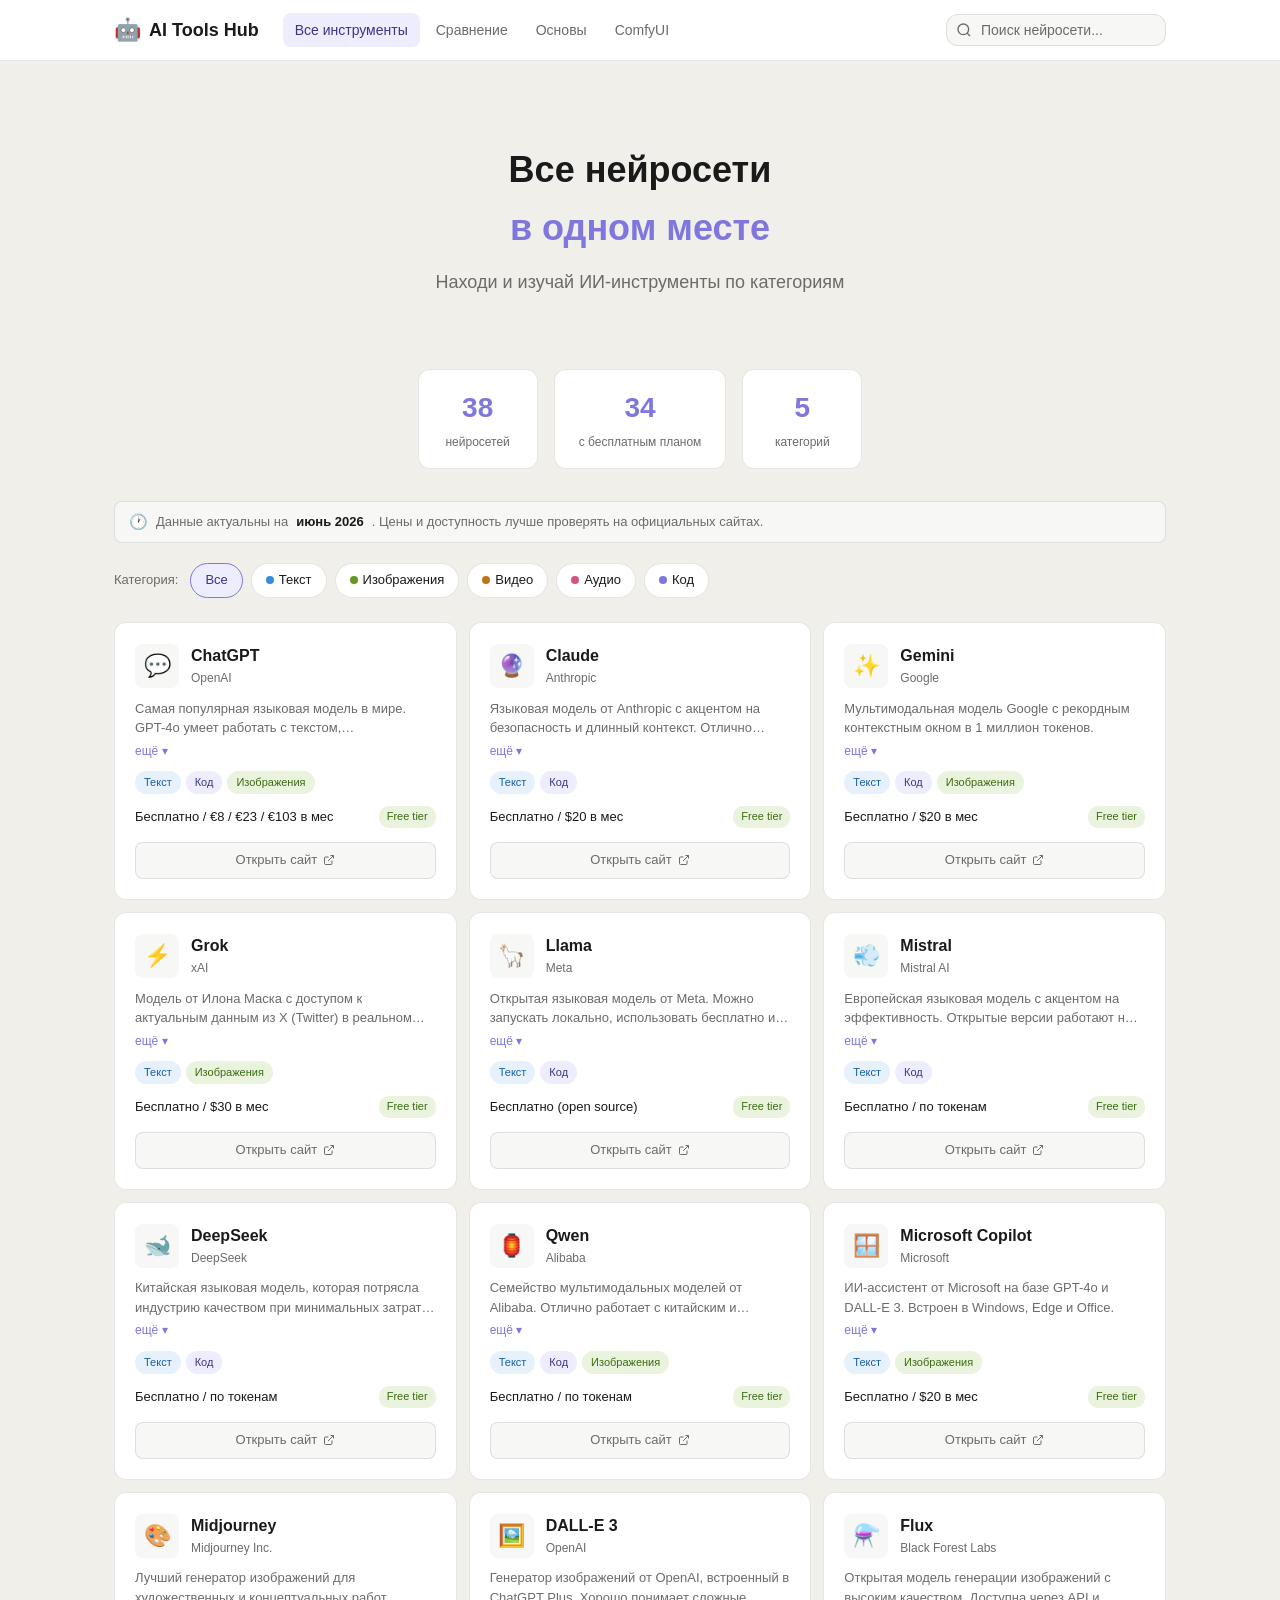
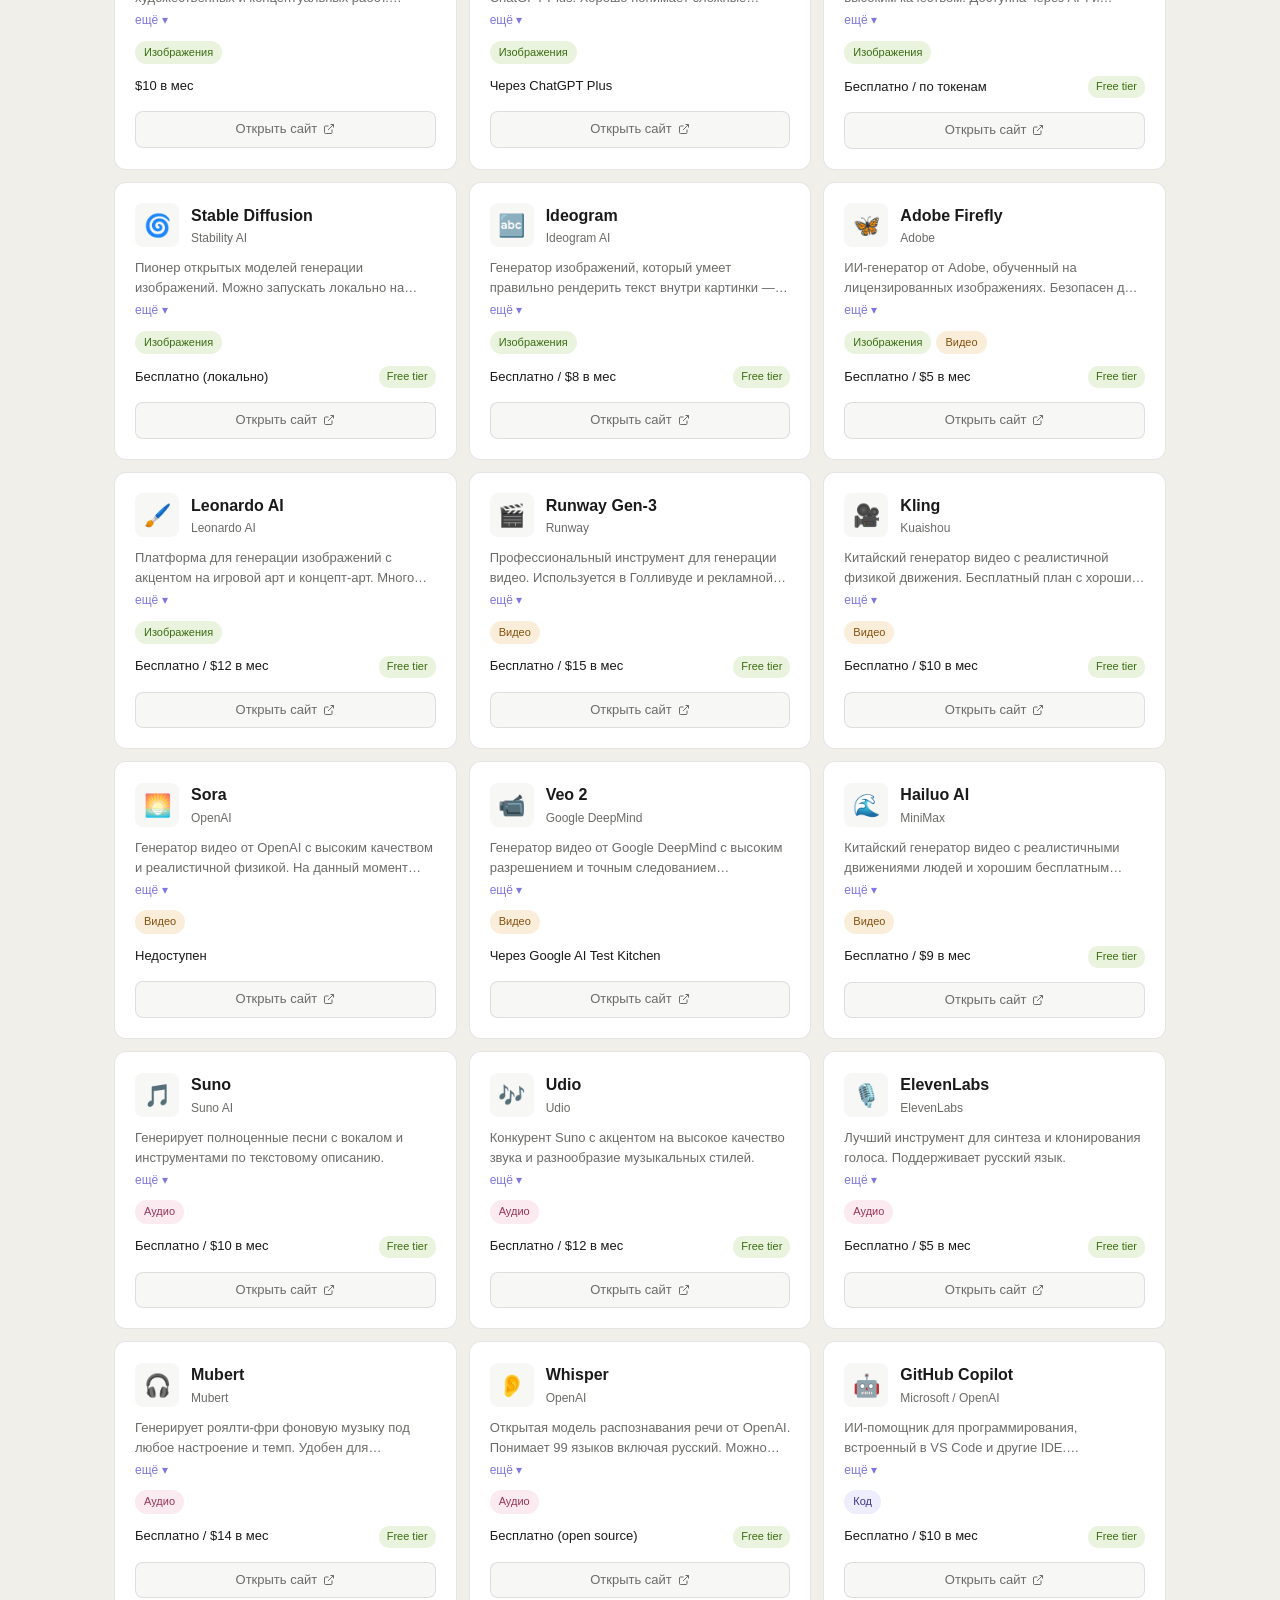
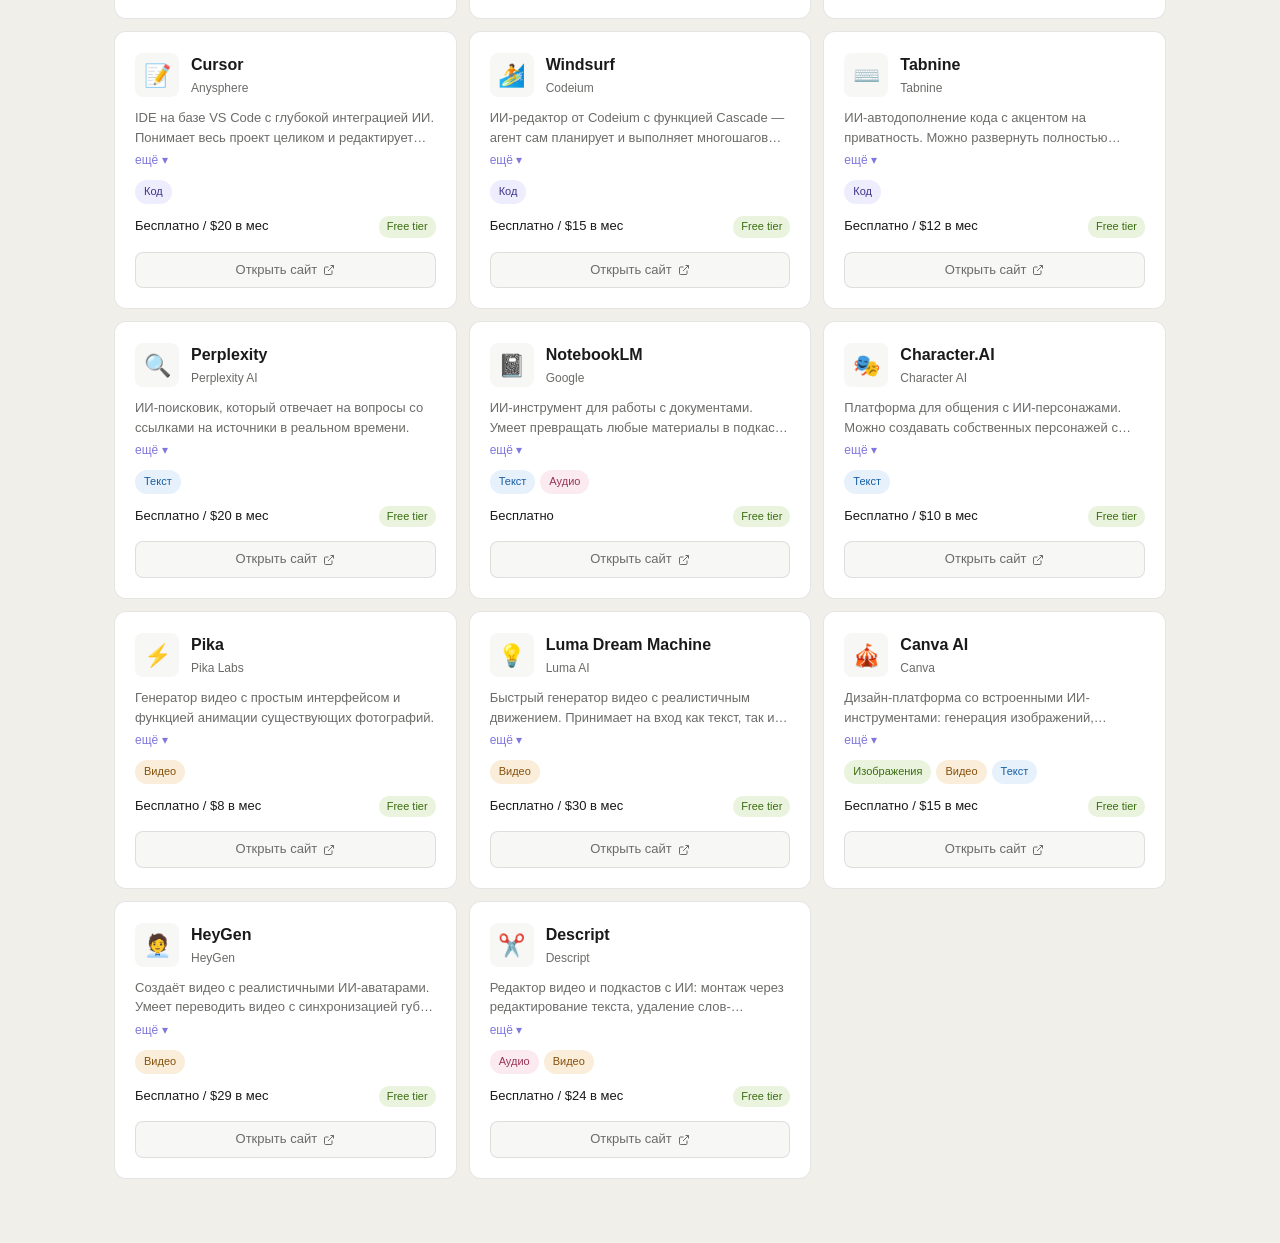
==== commit 5141864c: "fix: дата актуальности данных — июнь 2026" ====
--- a/index.html
+++ b/index.html
@@ -53,7 +53,7 @@
 
   <div class="freshness-note">
     <span class="freshness-icon">🕐</span>
-    Данные актуальны примерно на <strong>август 2025</strong>. Цены и доступность лучше проверять на официальных сайтах.
+    Данные актуальны на <strong>июнь 2026</strong>. Цены и доступность лучше проверять на официальных сайтах.
   </div>
 
   <div class="filters-row">
